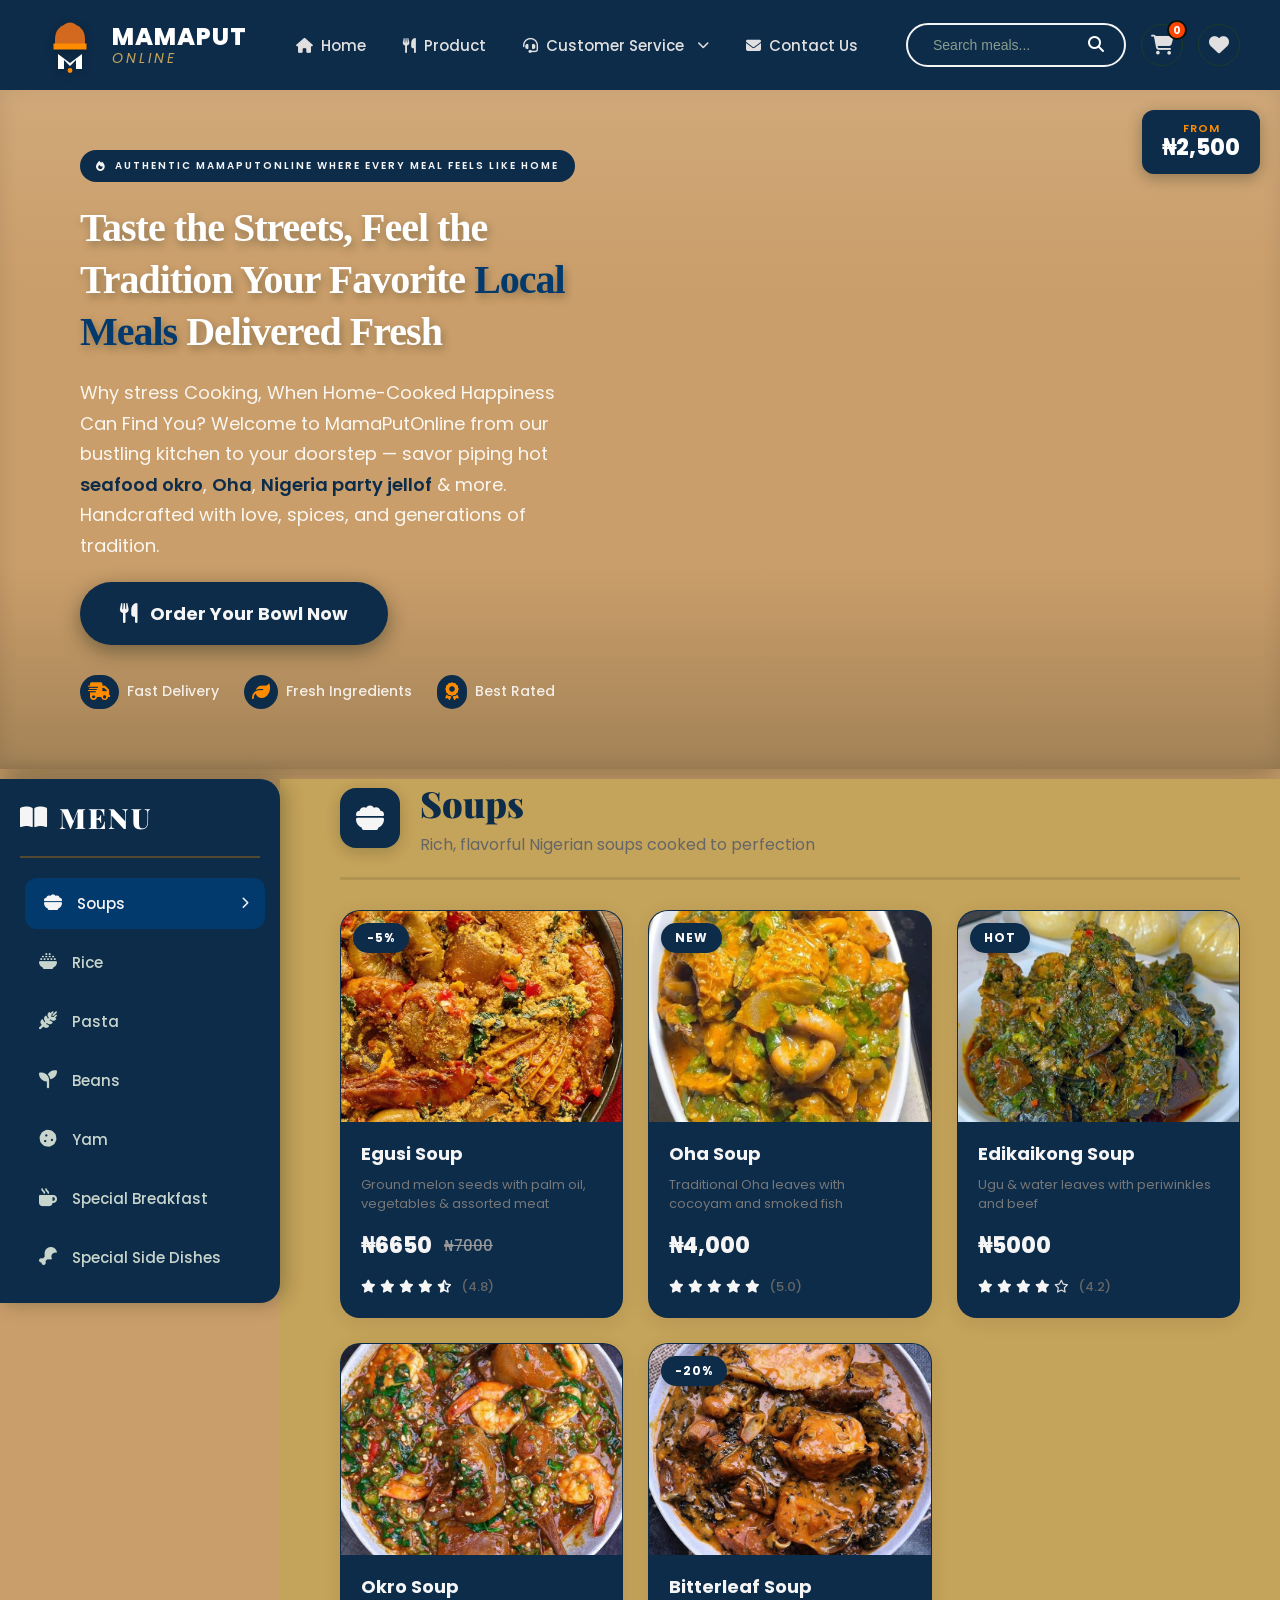
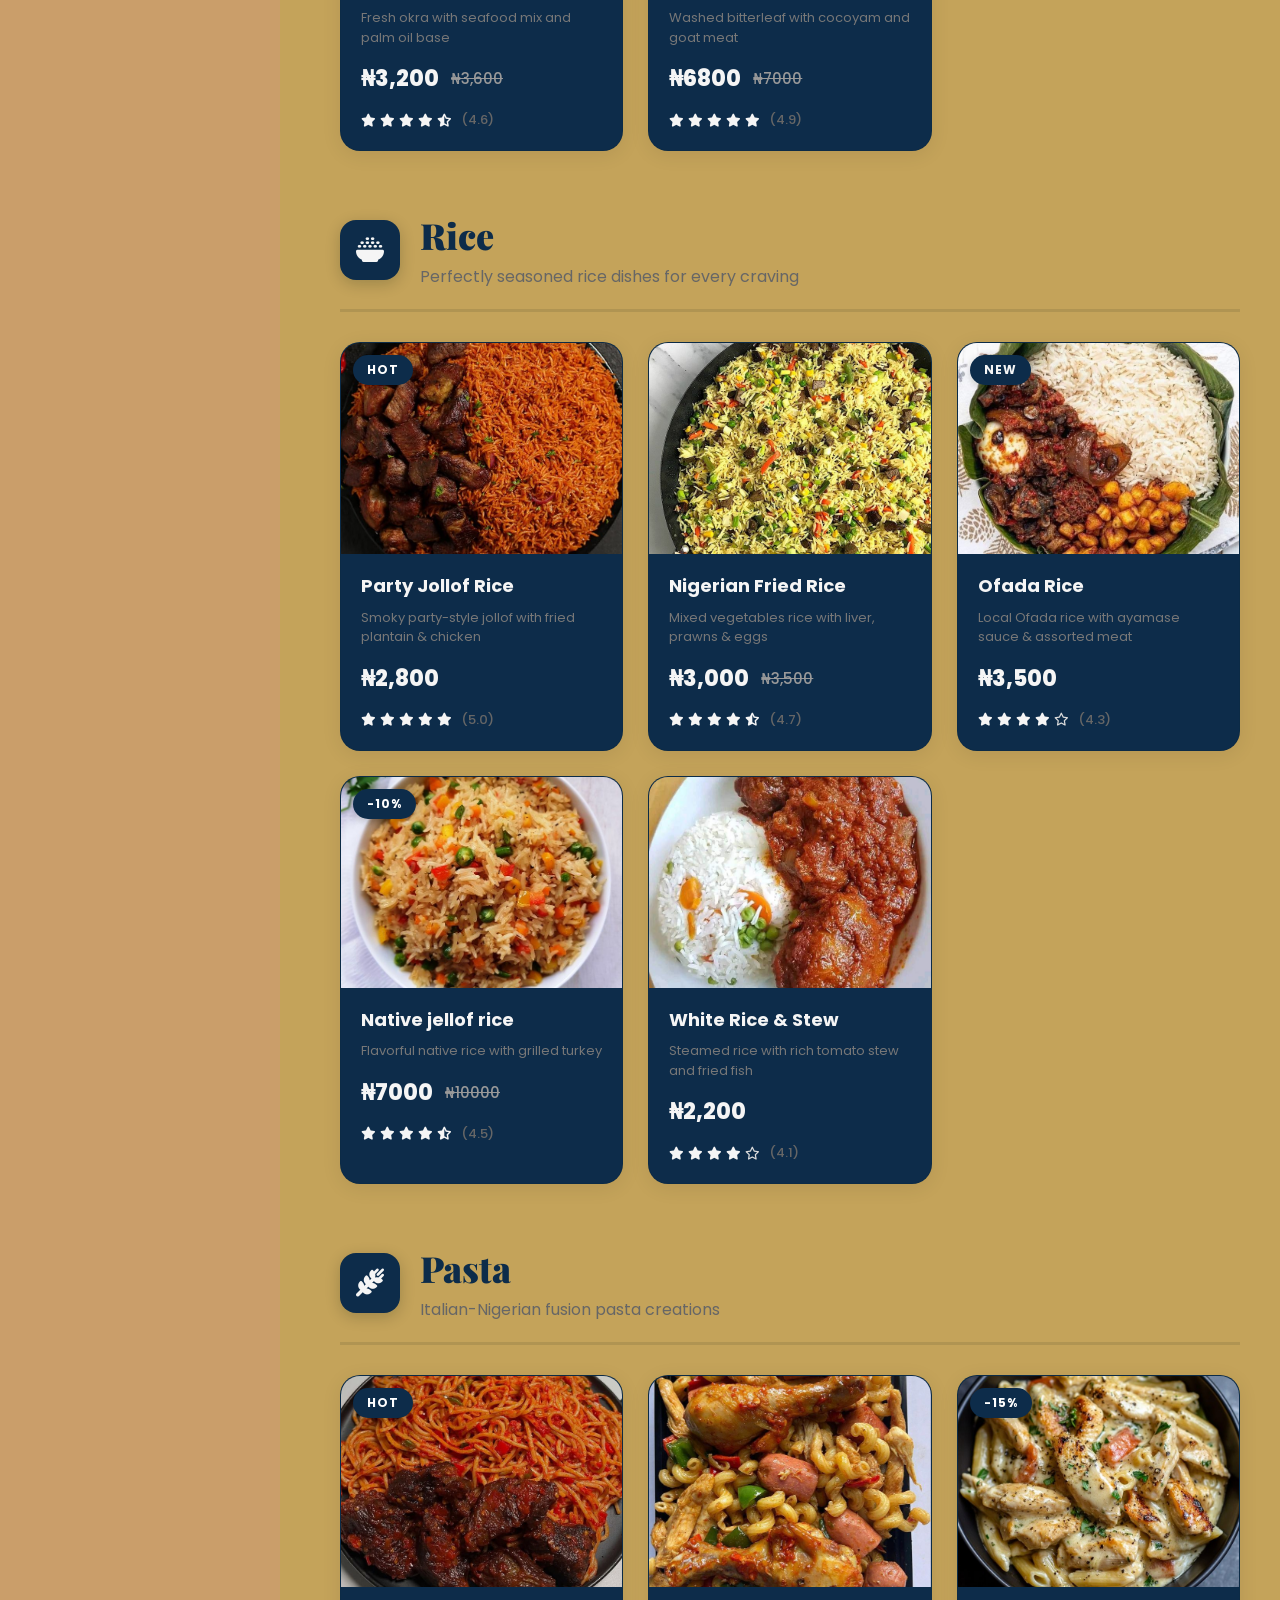
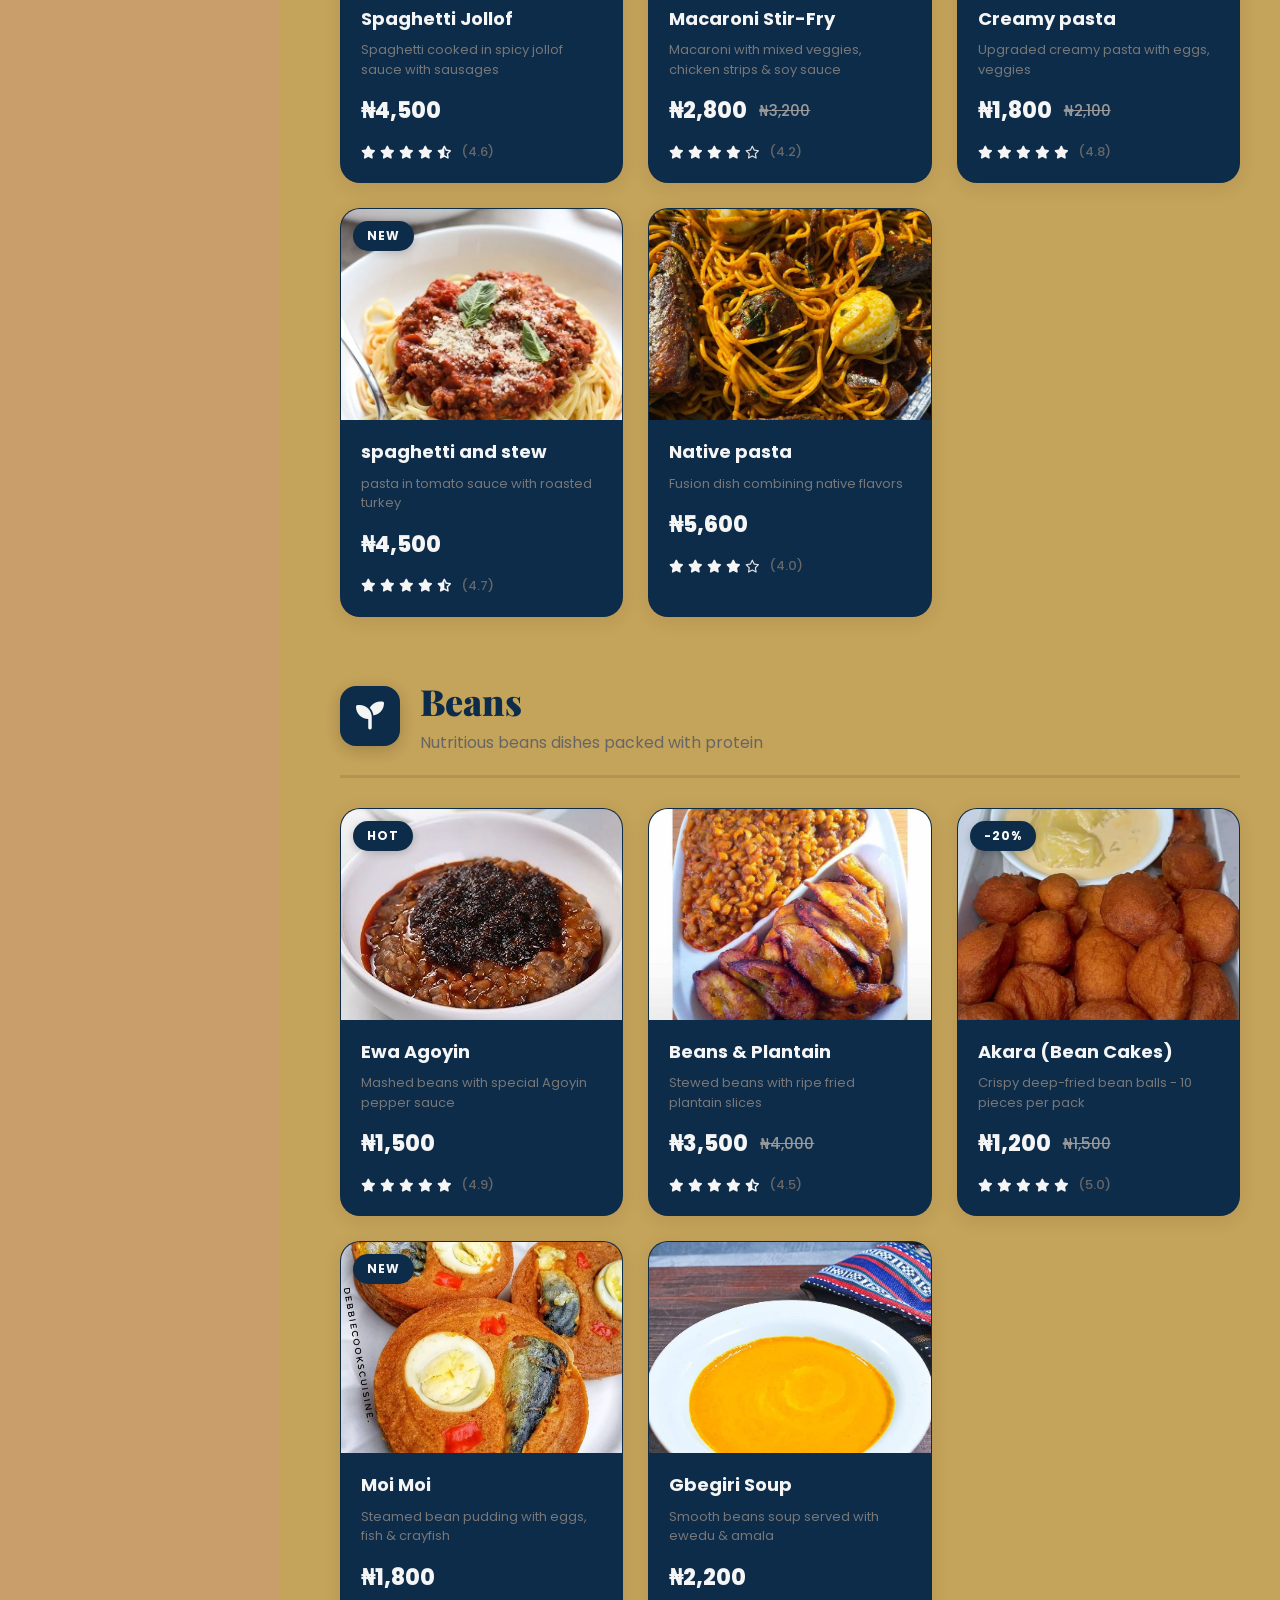
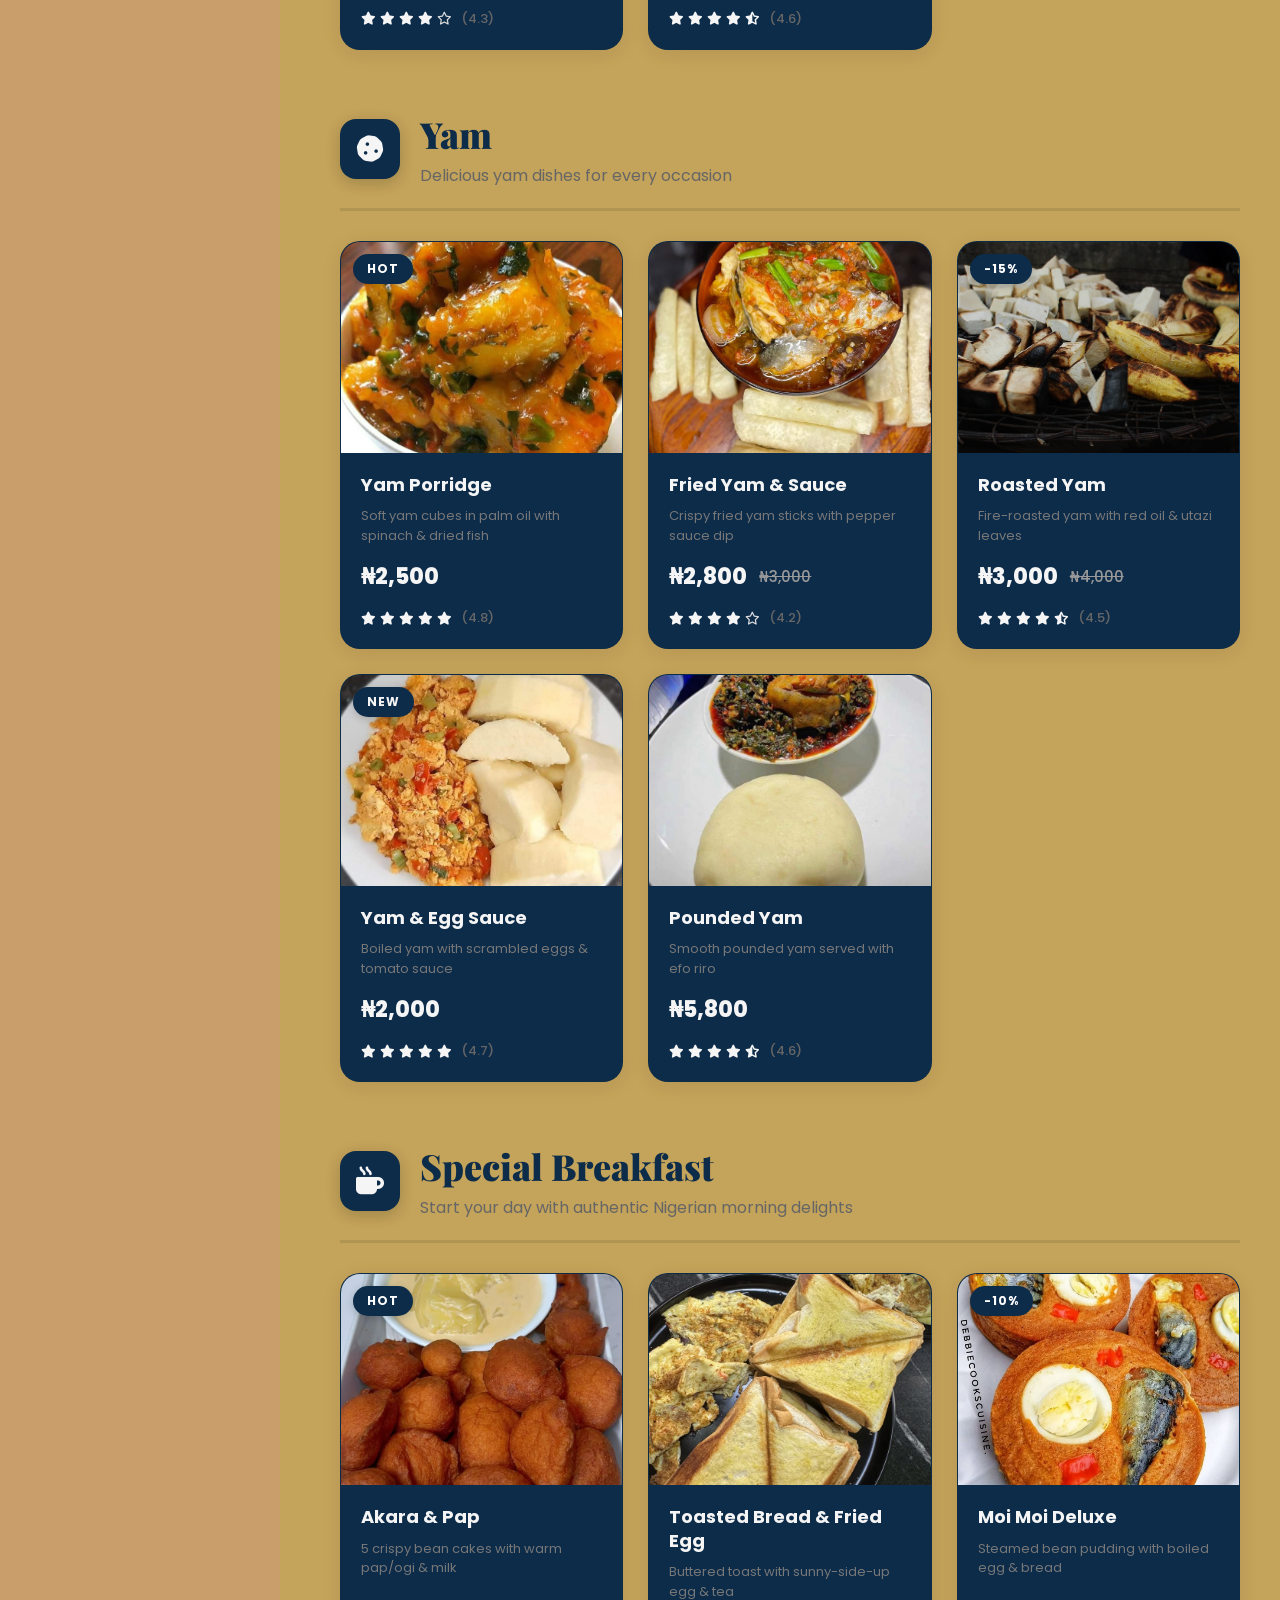
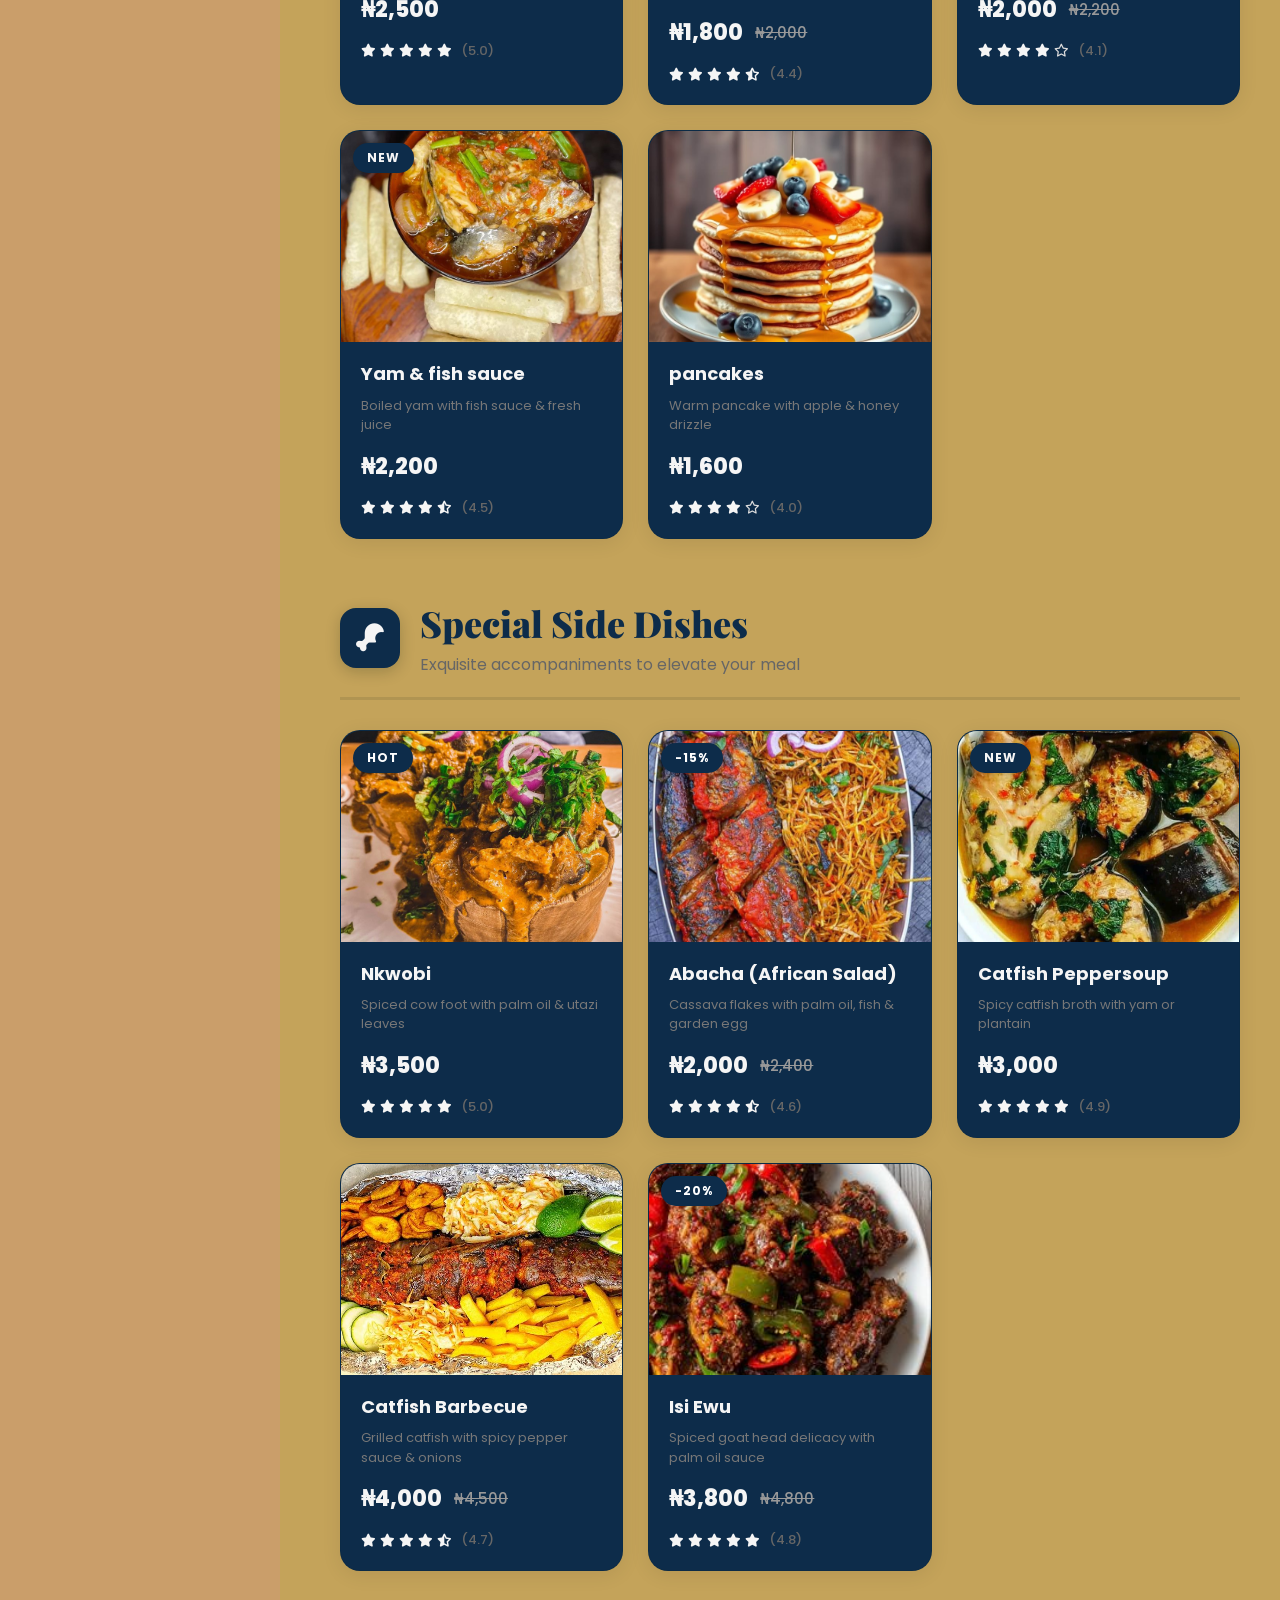
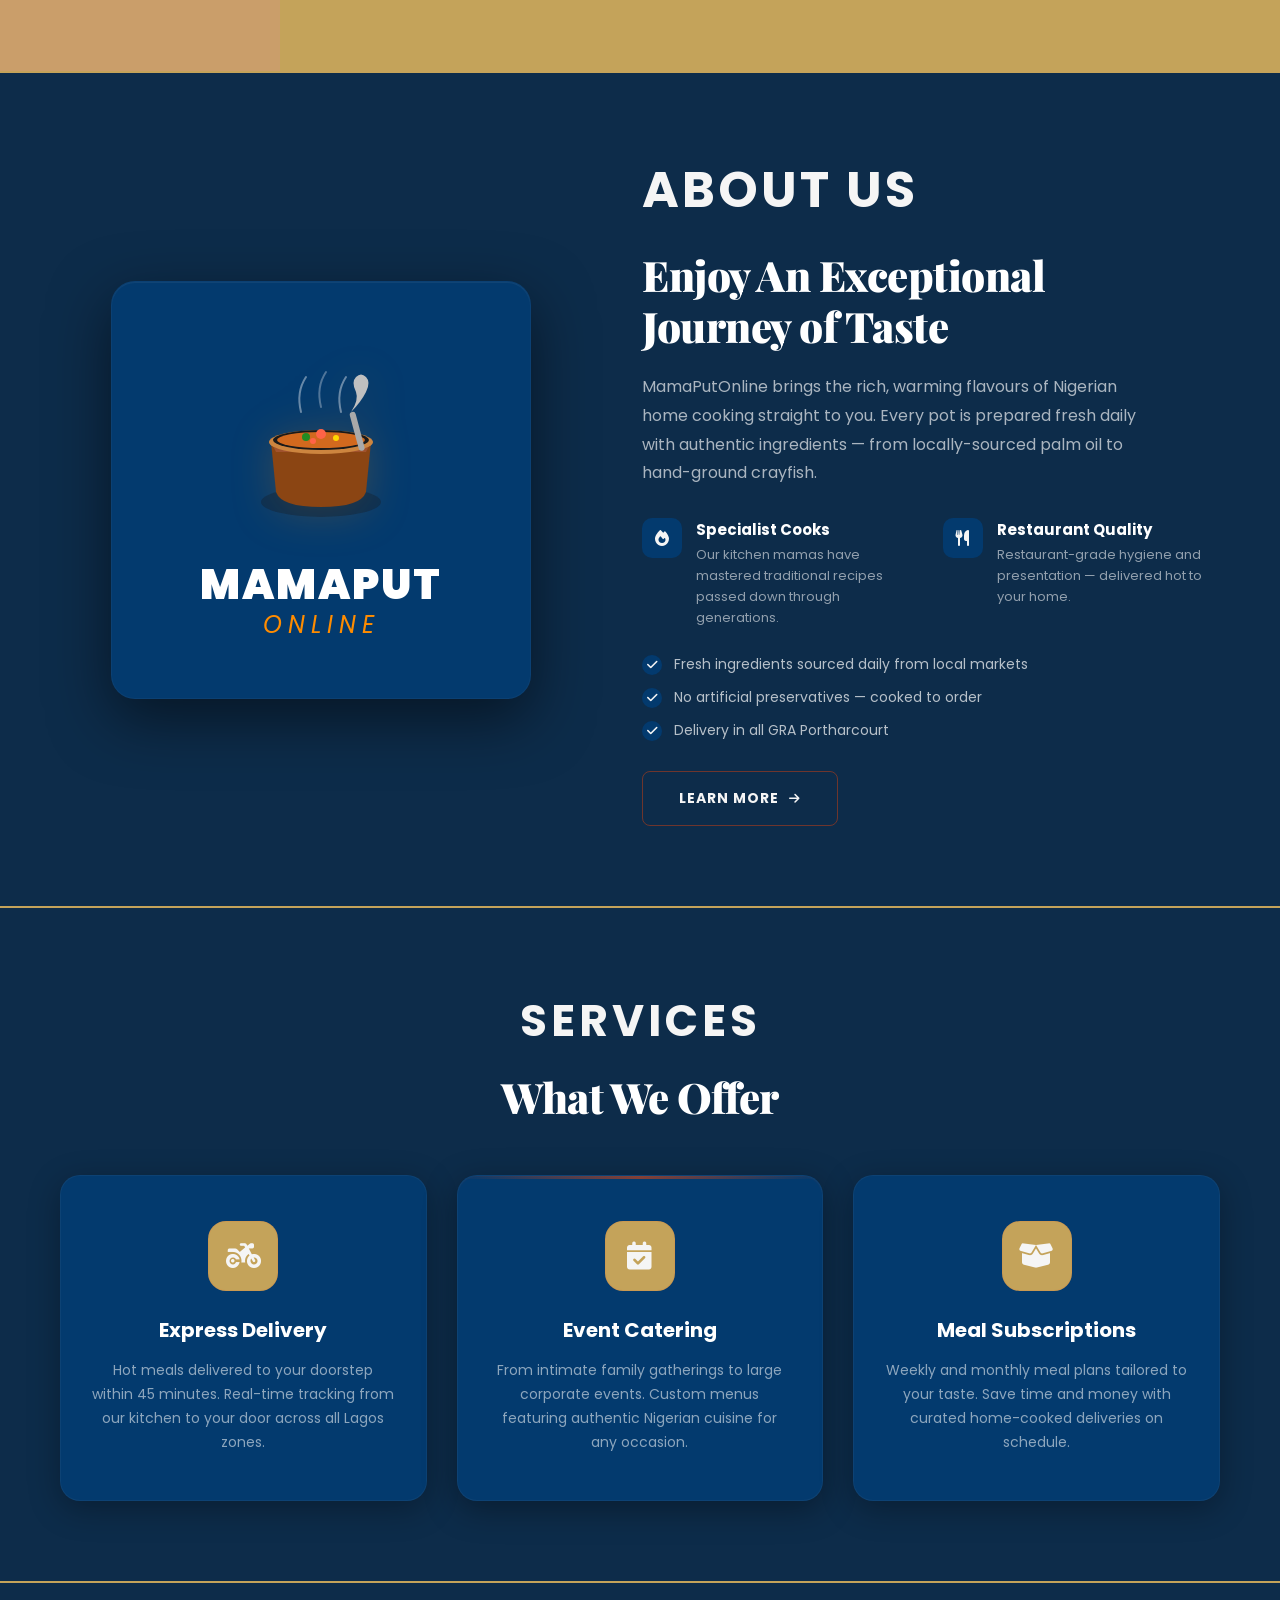
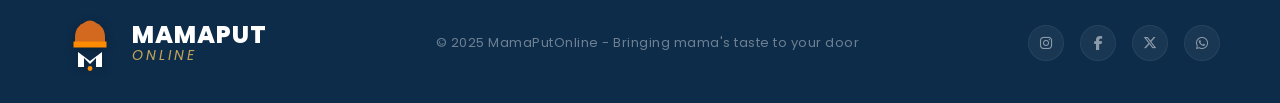
==== index.html @ cb4fce0a "moved index.html to root folder" ====
<!DOCTYPE html>
<html lang="en">
<head>
    <meta charset="UTF-8">
    <meta name="viewport" content="width=device-width, initial-scale=1.0">
    <title>MamaPutOnline - Nigerian Local Cooked Meals</title>
    <!-- Font Awesome CDN for icons -->
    <link rel="stylesheet" href="https://cdnjs.cloudflare.com/ajax/libs/font-awesome/6.5.1/css/all.min.css">
    <!-- Google Fonts for bold typography -->
    <link href="https://fonts.googleapis.com/css2?family=Poppins:wght@400;500;600;700;800;900&family=Playfair+Display:wght@700;900&display=swap" rel="stylesheet">
    <!-- Link to external CSS file -->
    <link rel="stylesheet" href="/css/index.css">
</head>

<body>

<!-- NAVIGATION BAR / MENU SECTION-->

    <nav class="navbar">
        
    <!-- Logo placed on the top left-hand corner -->
    <!-- Custom SVG logo: Chef hat + stylized "M" for MamaPutOnline -->

        <div class="logo">

            <a href="#" class="logo-link">

                <svg class="logo-svg" viewBox="0 0 200 200" xmlns="http://www.w3.org/2000/svg">
                    <!-- Chef Hat -->

                    <path class="chef-hat" d="M50 80 C50 50, 70 30, 100 30 C130 30, 150 50, 150 80 L150 100 L50 100 Z" fill="#D2691E"/>
                    <path class="chef-hat-band" d="M45 95 L155 95 L155 115 L45 115 Z" fill="#FF8C00"/>
                    <ellipse class="chef-hat-top" cx="100" cy="45" rx="25" ry="20" fill="#D2691E"/>
                    
                    <!-- Stylized Letter "M" forming body/spoon -->
                    <path class="letter-m" d="M60 130 L60 180 L80 180 L80 150 L100 170 L120 150 L120 180 L140 180 L140 130 L100 160 Z" fill="#FFFFFF"/>
                    
                    <!-- Spoon dot -->
                    <circle class="spoon-dot" cx="100" cy="185" r="8" fill="#FF8C00"/>
                </svg>

                <div class="logo-text">
                    <span class="logo-main">MamaPut</span>
                    <span class="logo-sub">Online</span>
                </div>
            </a>
        </div>

        <!-- Hamburger Menu Button (Mobile Only) -->
        <button class="hamburger" id="hamburger" aria-label="Toggle menu">
            <span class="bar"></span>
            <span class="bar"></span>
            <span class="bar"></span>
        </button>

        <!-- Navigation Links Container -->
        <ul class="nav-links" id="navLinks">
            <li><a href="#home"><i class="fas fa-home"></i> Home</a></li>
            <li><a href="#product"><i class="fas fa-utensils"></i> Product</a></li>
            <li class="dropdown">
                <a href="#customer-service" class="dropdown-toggle">
                    <i class="fas fa-headset"></i> Customer Service 
                    <i class="fas fa-chevron-down dropdown-arrow"></i>
                </a>
                <ul class="dropdown-menu">
                    <li><a href="#"><i class="fas fa-truck"></i> Home Delivery</a></li>
                    <li><a href="#"><i class="fas fa-clock"></i> Order Tracking</a></li>
                    <li><a href="#"><i class="fas fa-undo"></i>  Event Catering</a></li>
                    <li><a href="#"><i class="fas fa-star"></i> Feedback & Reviews</a></li>
                </ul>
            </li>
            <li><a href="#contact"><i class="fas fa-envelope"></i> Contact Us</a></li>
        </ul>

        <!-- Right-hand side icons and search -->

        <div class="nav-right" id="navRight">
           
            <div class="search-box">
                <input type="text" placeholder="Search meals...">
                <button type="submit"><i class="fas fa-search"></i></button>
            </div>

            <a href="#cart" class="nav-icon" title="Add to Cart">
                <i class="fas fa-shopping-cart"></i>
                <span class="badge">0</span>
            </a>
            
        
            <a href="#favourites" class="nav-icon" title="Add to Favourites">
                <i class="fas fa-heart"></i>
            </a>
        </div>

    </nav>

    <main>

        <!-- HERO SECTION-->
        
        <section class="hero" id="home">
            
            <!-- Left Partition: Bold Text Content -->
            <div class="hero-text">
                <div class="hero-text-content">
                   
                    <span class="hero-tagline">
                        <i class="fas fa-fire"></i> Authentic Mamaputonline Where Every Meal Feels Like Home
                    </span>
                    
                    <!-- Main bold heading - large print catchy words -->
                    <h1 class="hero-heading">
                        Taste the Streets, Feel the Tradition
                        Your Favorite <span class="highlight">Local Meals</span> 
                        Delivered Fresh 
                    </h1>
                    
                    <!-- Subheading description -->
                    <p class="hero-subtext">
                        Why stress Cooking, When Home-Cooked Happiness Can Find You? Welcome to MamaPutOnline from our bustling kitchen to your doorstep — 
                        savor piping hot <strong>seafood okro</strong>, <strong>Oha</strong>, 
                        <strong>Nigeria party jellof</strong> & more. Handcrafted with love, 
                        spices, and generations of tradition.
                    </p>
                    
                    <!-- Call-to-Action Button -->
                    <a href="#product" class="hero-cta">
                        <i class="fas fa-utensils"></i> Order Your Bowl Now
                    </a>
                    
                    <!-- Trust badges -->
                    <div class="hero-badges">
                        <div class="badge-item">
                            <i class="fas fa-shipping-fast"></i>
                            <span>Fast Delivery</span>
                        </div>
                        <div class="badge-item">
                            <i class="fas fa-leaf"></i>
                            <span>Fresh Ingredients</span>
                        </div>
                        <div class="badge-item">
                            <i class="fas fa-award"></i>
                            <span>Best Rated</span>
                        </div>
                    </div>
                </div>
            </div>

            <!-- Right Partition: Nigerian Dish Image -->
            <div class="hero-image">
                
                <div class="image-container">
                    <!-- <img 
                        src="../images/seafood okra soup.jpg" 
                        alt="Steaming Nigerian Egusi Soup with assorted meat and palm oil - MamaPutOnline Signature Dish"
                        class="hero-img"
                    > -->


                    <!-- Decorative steam effect overlay -->
                    <div class="steam-overlay"></div>
                    
                    <!-- Floating price tag -->
                    <div class="price-tag">
                        <span class="price-label">From</span>
                        <span class="price-amount">₦2,500</span>
                    </div>
                </div>
            </div>

        </section>

         
    <!-- MAIN SECTION - MENU & PRODUCTS             -->
    <!-- ========================================== -->
    <!-- Side panel (left) with category links      -->
    <!-- Right side with product cards per category -->
    <!-- ========================================== -->
    <section class="main-section" id="product">
        
        <!-- ========================================== -->
        <!-- SIDE PANEL - Left Hand Side                -->
        <!-- ========================================== -->
        <aside class="side-panel" id="sidePanel">
            <div class="side-panel-header">
                <i class="fas fa-book-open"></i>
                <h2>MENU</h2>
            </div>
            
            <!-- Category navigation links -->
            <nav class="category-nav">
                <ul>
                    <li>
                        <a href="#category-soups" class="category-link active">
                            <i class="fas fa-bowl-food"></i>
                            <span>Soups</span>
                            <i class="fas fa-chevron-right arrow"></i>
                        </a>
                    </li>
                    <li>
                        <a href="#category-rice" class="category-link">
                            <i class="fas fa-bowl-rice"></i>
                            <span>Rice</span>
                            <i class="fas fa-chevron-right arrow"></i>
                        </a>
                    </li>
                    <li>
                        <a href="#category-pasta" class="category-link">
                            <i class="fas fa-wheat-awn"></i>
                            <span>Pasta</span>
                            <i class="fas fa-chevron-right arrow"></i>
                        </a>
                    </li>
                    <li>
                        <a href="#category-beans" class="category-link">
                            <i class="fas fa-seedling"></i>
                            <span>Beans</span>
                            <i class="fas fa-chevron-right arrow"></i>
                        </a>
                    </li>
                    <li>
                        <a href="#category-yam" class="category-link">
                            <i class="fas fa-cookie"></i>
                            <span>Yam</span>
                            <i class="fas fa-chevron-right arrow"></i>
                        </a>
                    </li>
                    <li>
                        <a href="#category-breakfast" class="category-link">
                            <i class="fas fa-mug-hot"></i>
                            <span>Special Breakfast</span>
                            <i class="fas fa-chevron-right arrow"></i>
                        </a>
                    </li>
                    <li>
                        <a href="#category-sides" class="category-link">
                            <i class="fas fa-drumstick-bite"></i>
                            <span>Special Side Dishes</span>
                            <i class="fas fa-chevron-right arrow"></i>
                        </a>
                    </li>
                </ul>
            </nav>
            
            <!-- Mobile toggle button for side panel -->
            <button class="side-panel-toggle" id="sidePanelToggle">
                <i class="fas fa-bars"></i> Browse Categories
            </button>
        </aside>

        <!-- ========================================== -->
        <!-- PRODUCTS AREA - Right Hand Side            -->
        <!-- ========================================== -->
        <div class="products-area">
            
            <!-- ========================================== -->
            <!-- CATEGORY: SOUPS                            -->
            <!-- ========================================== -->
            <div class="category-section" id="category-soups">
                <div class="category-header">
                    <div class="category-icon">
                        <i class="fas fa-bowl-food"></i>
                    </div>
                    <div class="category-title">
                        <h2>Soups</h2>
                        <p>Rich, flavorful Nigerian soups cooked to perfection</p>
                    </div>
                </div>
                
                <div class="product-grid">
                    <!-- Product Card 1 -->
                    <div class="product-card">
                        <div class="product-image">
                            <img src="../images/egusi soup.jpg" alt="Egusi Soup">
                            <div class="product-badge discount">-5%</div>
                            <div class="product-actions">
                                <button class="action-btn heart"><i class="fas fa-heart"></i></button>
                                <button class="action-btn cart"><i class="fas fa-shopping-cart"></i></button>
                            </div>
                        </div>
                        <div class="product-info">
                            <h3>Egusi Soup</h3>
                            <p class="product-desc">Ground melon seeds with palm oil, vegetables & assorted meat</p>
                            <div class="product-price">
                                <span class="current-price">₦6650</span>
                                <span class="original-price">₦7000</span>
                            </div>
                            <div class="product-rating">
                                <i class="fas fa-star"></i>
                                <i class="fas fa-star"></i>
                                <i class="fas fa-star"></i>
                                <i class="fas fa-star"></i>
                                <i class="fas fa-star-half-alt"></i>
                                <span>(4.8)</span>
                            </div>
                        </div>
                    </div>

                    <!-- Product Card 2 -->
                    <div class="product-card">
                        <div class="product-image">
                            <img src="../images/OHA SOUP.jpg" alt="Oha Soup">
                            <div class="product-badge new">NEW</div>
                            <div class="product-actions">
                                <button class="action-btn heart"><i class="fas fa-heart"></i></button>
                                <button class="action-btn cart"><i class="fas fa-shopping-cart"></i></button>
                            </div>
                        </div>
                        <div class="product-info">
                            <h3>Oha Soup</h3>
                            <p class="product-desc">Traditional Oha leaves with cocoyam and smoked fish</p>
                            <div class="product-price">
                                <span class="current-price">₦4,000</span>
                            </div>
                            <div class="product-rating">
                                <i class="fas fa-star"></i>
                                <i class="fas fa-star"></i>
                                <i class="fas fa-star"></i>
                                <i class="fas fa-star"></i>
                                <i class="fas fa-star"></i>
                                <span>(5.0)</span>
                            </div>
                        </div>
                    </div>

                    <!-- Product Card 3 -->
                    <div class="product-card">
                        <div class="product-image">
                            <img src="../images/Authentic Nigerian Edikang Ikong Soup Recipe _ Hearty & Flavorful Nigerian Soup.jpg" alt="Edikaikong Soup">
                            <div class="product-badge hot">HOT</div>
                            <div class="product-actions">
                                <button class="action-btn heart"><i class="fas fa-heart"></i></button>
                                <button class="action-btn cart"><i class="fas fa-shopping-cart"></i></button>
                            </div>
                        </div>
                        <div class="product-info">
                            <h3>Edikaikong Soup</h3>
                            <p class="product-desc">Ugu & water leaves with periwinkles and beef</p>
                            <div class="product-price">
                                <span class="current-price">₦5000</span>
                            </div>
                            <div class="product-rating">
                                <i class="fas fa-star"></i>
                                <i class="fas fa-star"></i>
                                <i class="fas fa-star"></i>
                                <i class="fas fa-star"></i>
                                <i class="far fa-star"></i>
                                <span>(4.2)</span>
                            </div>
                        </div>
                    </div>

                    <!-- Product Card 4 -->
                    <div class="product-card">
                        <div class="product-image">
                            <img src="../images/okro.jpg">
                            <div class="product-actions">
                                <button class="action-btn heart"><i class="fas fa-heart"></i></button>
                                <button class="action-btn cart"><i class="fas fa-shopping-cart"></i></button>
                            </div>
                        </div>
                        <div class="product-info">
                            <h3>Okro Soup</h3>
                            <p class="product-desc">Fresh okra with seafood mix and palm oil base</p>
                            <div class="product-price">
                                <span class="current-price">₦3,200</span>
                                <span class="original-price">₦3,600</span>
                            </div>
                            <div class="product-rating">
                                <i class="fas fa-star"></i>
                                <i class="fas fa-star"></i>
                                <i class="fas fa-star"></i>
                                <i class="fas fa-star"></i>
                                <i class="fas fa-star-half-alt"></i>
                                <span>(4.6)</span>
                            </div>
                        </div>
                    </div>

                    <!-- Product Card 5 -->
                    <div class="product-card">
                        <div class="product-image">
                            <img src="../images/bitterleaf soup.jpg" alt="Bitterleaf Soup">
                            <div class="product-badge discount">-20%</div>
                            <div class="product-actions">
                                <button class="action-btn heart"><i class="fas fa-heart"></i></button>
                                <button class="action-btn cart"><i class="fas fa-shopping-cart"></i></button>
                            </div>
                        </div>
                        <div class="product-info">
                            <h3>Bitterleaf Soup</h3>
                            <p class="product-desc">Washed bitterleaf with cocoyam and goat meat</p>
                            <div class="product-price">
                                <span class="current-price">₦6800</span>
                                <span class="original-price">₦7000</span>
                            </div>
                            <div class="product-rating">
                                <i class="fas fa-star"></i>
                                <i class="fas fa-star"></i>
                                <i class="fas fa-star"></i>
                                <i class="fas fa-star"></i>
                                <i class="fas fa-star"></i>
                                <span>(4.9)</span>
                            </div>
                        </div>
                    </div>
                </div>
            </div>

            <!-- ========================================== -->
            <!-- CATEGORY: RICE                             -->
            <!-- ========================================== -->
            <div class="category-section" id="category-rice">
                <div class="category-header">
                    <div class="category-icon">
                        <i class="fas fa-bowl-rice"></i>
                    </div>
                    <div class="category-title">
                        <h2>Rice</h2>
                        <p>Perfectly seasoned rice dishes for every craving</p>
                    </div>
                </div>
                
                <div class="product-grid">
                    <!-- Product Card 1 -->
                    <div class="product-card">
                        <div class="product-image">
                            <img src="../images/Jollof.jpg" alt="Jollof Rice">
                            <div class="product-badge hot">HOT</div>
                            <div class="product-actions">
                                <button class="action-btn heart"><i class="fas fa-heart"></i></button>
                                <button class="action-btn cart"><i class="fas fa-shopping-cart"></i></button>
                            </div>
                        </div>
                        <div class="product-info">
                            <h3>Party Jollof Rice</h3>
                            <p class="product-desc">Smoky party-style jollof with fried plantain & chicken</p>
                            <div class="product-price">
                                <span class="current-price">₦2,800</span>
                            </div>
                            <div class="product-rating">
                                <i class="fas fa-star"></i>
                                <i class="fas fa-star"></i>
                                <i class="fas fa-star"></i>
                                <i class="fas fa-star"></i>
                                <i class="fas fa-star"></i>
                                <span>(5.0)</span>
                            </div>
                        </div>
                    </div>

                    <!-- Product Card 2 -->
                    <div class="product-card">
                        <div class="product-image">
                            <img src="../images/fried rice.jpg" alt="Fried Rice">
                            <div class="product-actions">
                                <button class="action-btn heart"><i class="fas fa-heart"></i></button>
                                <button class="action-btn cart"><i class="fas fa-shopping-cart"></i></button>
                            </div>
                        </div>
                        <div class="product-info">
                            <h3>Nigerian Fried Rice</h3>
                            <p class="product-desc">Mixed vegetables rice with liver, prawns & eggs</p>
                            <div class="product-price">
                                <span class="current-price">₦3,000</span>
                                <span class="original-price">₦3,500</span>
                            </div>
                            <div class="product-rating">
                                <i class="fas fa-star"></i>
                                <i class="fas fa-star"></i>
                                <i class="fas fa-star"></i>
                                <i class="fas fa-star"></i>
                                <i class="fas fa-star-half-alt"></i>
                                <span>(4.7)</span>
                            </div>
                        </div>
                    </div>

                    <!-- Product Card 3 -->
                    <div class="product-card">
                        <div class="product-image">
                            <img src="../images/ofada rice.jpg" alt="Ofada Rice">
                            <div class="product-badge new">NEW</div>
                            <div class="product-actions">
                                <button class="action-btn heart"><i class="fas fa-heart"></i></button>
                                <button class="action-btn cart"><i class="fas fa-shopping-cart"></i></button>
                            </div>
                        </div>
                        <div class="product-info">
                            <h3>Ofada Rice</h3>
                            <p class="product-desc">Local Ofada rice with ayamase sauce & assorted meat</p>
                            <div class="product-price">
                                <span class="current-price">₦3,500</span>
                            </div>
                            <div class="product-rating">
                                <i class="fas fa-star"></i>
                                <i class="fas fa-star"></i>
                                <i class="fas fa-star"></i>
                                <i class="fas fa-star"></i>
                                <i class="far fa-star"></i>
                                <span>(4.3)</span>
                            </div>
                        </div>
                    </div>

                    <!-- Product Card 4 -->
                    <div class="product-card">
                        <div class="product-image">
                            <img src="../images/coconut rice.jpg" alt="Coconut Rice">
                            <div class="product-badge discount">-10%</div>
                            <div class="product-actions">
                                <button class="action-btn heart"><i class="fas fa-heart"></i></button>
                                <button class="action-btn cart"><i class="fas fa-shopping-cart"></i></button>
                            </div>
                        </div>
                        <div class="product-info">
                            <h3>Native jellof rice</h3>
                            <p class="product-desc">Flavorful native rice with grilled turkey</p>
                            <div class="product-price">
                                <span class="current-price">₦7000</span>
                                <span class="original-price">₦10000</span>
                            </div>
                            <div class="product-rating">
                                <i class="fas fa-star"></i>
                                <i class="fas fa-star"></i>
                                <i class="fas fa-star"></i>
                                <i class="fas fa-star"></i>
                                <i class="fas fa-star-half-alt"></i>
                                <span>(4.5)</span>
                            </div>
                        </div>
                    </div>

                    <!-- Product Card 5 -->
                    <div class="product-card">
                        <div class="product-image">
                            <img src="../images/rice stew.jpg" alt="White Rice & Stew">
                            <div class="product-actions">
                                <button class="action-btn heart"><i class="fas fa-heart"></i></button>
                                <button class="action-btn cart"><i class="fas fa-shopping-cart"></i></button>
                            </div>
                        </div>
                        <div class="product-info">
                            <h3>White Rice & Stew</h3>
                            <p class="product-desc">Steamed rice with rich tomato stew and fried fish</p>
                            <div class="product-price">
                                <span class="current-price">₦2,200</span>
                            </div>
                            <div class="product-rating">
                                <i class="fas fa-star"></i>
                                <i class="fas fa-star"></i>
                                <i class="fas fa-star"></i>
                                <i class="fas fa-star"></i>
                                <i class="far fa-star"></i>
                                <span>(4.1)</span>
                            </div>
                        </div>
                    </div>
                </div>
            </div>

            <!-- ========================================== -->
            <!-- CATEGORY: PASTA                            -->
            <!-- ========================================== -->
            <div class="category-section" id="category-pasta">
                <div class="category-header">
                    <div class="category-icon">
                        <i class="fas fa-wheat-awn"></i>
                    </div>
                    <div class="category-title">
                        <h2>Pasta</h2>
                        <p>Italian-Nigerian fusion pasta creations</p>
                    </div>
                </div>
                
                <div class="product-grid">
                    <!-- Product Card 1 -->
                    <div class="product-card">
                        <div class="product-image">
                            <img src="../images/Delicious Jollof Spaghetti.jpg" alt="Spaghetti Jollof">
                            <div class="product-badge hot">HOT</div>
                            <div class="product-actions">
                                <button class="action-btn heart"><i class="fas fa-heart"></i></button>
                                <button class="action-btn cart"><i class="fas fa-shopping-cart"></i></button>
                            </div>
                        </div>
                        <div class="product-info">
                            <h3>Spaghetti Jollof</h3>
                            <p class="product-desc">Spaghetti cooked in spicy jollof sauce with sausages</p>
                            <div class="product-price">
                                <span class="current-price">₦4,500</span>
                            </div>
                            <div class="product-rating">
                                <i class="fas fa-star"></i>
                                <i class="fas fa-star"></i>
                                <i class="fas fa-star"></i>
                                <i class="fas fa-star"></i>
                                <i class="fas fa-star-half-alt"></i>
                                <span>(4.6)</span>
                            </div>
                        </div>
                    </div>

                    <!-- Product Card 2 -->
                    <div class="product-card">
                        <div class="product-image">
                            <img src="../images/Macaroni.jpg" alt="Macaroni Stir-Fry">
                            <div class="product-actions">
                                <button class="action-btn heart"><i class="fas fa-heart"></i></button>
                                <button class="action-btn cart"><i class="fas fa-shopping-cart"></i></button>
                            </div>
                        </div>
                        <div class="product-info">
                            <h3>Macaroni Stir-Fry</h3>
                            <p class="product-desc">Macaroni with mixed veggies, chicken strips & soy sauce</p>
                            <div class="product-price">
                                <span class="current-price">₦2,800</span>
                                <span class="original-price">₦3,200</span>
                            </div>
                            <div class="product-rating">
                                <i class="fas fa-star"></i>
                                <i class="fas fa-star"></i>
                                <i class="fas fa-star"></i>
                                <i class="fas fa-star"></i>
                                <i class="far fa-star"></i>
                                <span>(4.2)</span>
                            </div>
                        </div>
                    </div>

                    <!-- Product Card 3 -->
                    <div class="product-card">
                        <div class="product-image">
                            <img src="../images/creamy pasta.jpg">
                            <div class="product-badge discount">-15%</div>
                            <div class="product-actions">
                                <button class="action-btn heart"><i class="fas fa-heart"></i></button>
                                <button class="action-btn cart"><i class="fas fa-shopping-cart"></i></button>
                            </div>
                        </div>
                        <div class="product-info">
                            <h3>Creamy pasta</h3>
                            <p class="product-desc">Upgraded creamy pasta with eggs, veggies</p>
                            <div class="product-price">
                                <span class="current-price">₦1,800</span>
                                <span class="original-price">₦2,100</span>
                            </div>
                            <div class="product-rating">
                                <i class="fas fa-star"></i>
                                <i class="fas fa-star"></i>
                                <i class="fas fa-star"></i>
                                <i class="fas fa-star"></i>
                                <i class="fas fa-star"></i>
                                <span>(4.8)</span>
                            </div>
                        </div>
                    </div>

                    <!-- Product Card 4 -->
                    <div class="product-card">
                        <div class="product-image">
                            <img src="../images/spaghetti and stew.jpg" alt="Pasta & Turkey">
                            <div class="product-badge new">NEW</div>
                            <div class="product-actions">
                                <button class="action-btn heart"><i class="fas fa-heart"></i></button>
                                <button class="action-btn cart"><i class="fas fa-shopping-cart"></i></button>
                            </div>
                        </div>
                        <div class="product-info">
                            <h3>spaghetti and stew</h3>
                            <p class="product-desc"> pasta in tomato sauce with roasted turkey</p>
                            <div class="product-price">
                                <span class="current-price">₦4,500</span>
                            </div>
                            <div class="product-rating">
                                <i class="fas fa-star"></i>
                                <i class="fas fa-star"></i>
                                <i class="fas fa-star"></i>
                                <i class="fas fa-star"></i>
                                <i class="fas fa-star-half-alt"></i>
                                <span>(4.7)</span>
                            </div>
                        </div>
                    </div>

                    <!-- Product Card 5 -->
                    <div class="product-card">
                        <div class="product-image">
                            <img src="../images/native pasta.jpg" alt="Yam Porridge Pasta">
                            <div class="product-actions">
                                <button class="action-btn heart"><i class="fas fa-heart"></i></button>
                                <button class="action-btn cart"><i class="fas fa-shopping-cart"></i></button>
                            </div>
                        </div>
                        <div class="product-info">
                            <h3>Native pasta</h3>
                            <p class="product-desc">Fusion dish combining native flavors</p>
                            <div class="product-price">
                                <span class="current-price">₦5,600</span>
                            </div>
                            <div class="product-rating">
                                <i class="fas fa-star"></i>
                                <i class="fas fa-star"></i>
                                <i class="fas fa-star"></i>
                                <i class="fas fa-star"></i>
                                <i class="far fa-star"></i>
                                <span>(4.0)</span>
                            </div>
                        </div>
                    </div>
                </div>
            </div>

            <!-- ========================================== -->
            <!-- CATEGORY: BEANS                            -->
            <!-- ========================================== -->
            <div class="category-section" id="category-beans">
                <div class="category-header">
                    <div class="category-icon">
                        <i class="fas fa-seedling"></i>
                    </div>
                    <div class="category-title">
                        <h2>Beans</h2>
                        <p>Nutritious beans dishes packed with protein</p>
                    </div>
                </div>
                
                <div class="product-grid">
                    <!-- Product Card 1 -->
                    <div class="product-card">
                        <div class="product-image">
                            <img src="../images/ewagoin.jpg" alt="Ewa Agoyin">
                            <div class="product-badge hot">HOT</div>
                            <div class="product-actions">
                                <button class="action-btn heart"><i class="fas fa-heart"></i></button>
                                <button class="action-btn cart"><i class="fas fa-shopping-cart"></i></button>
                            </div>
                        </div>
                        <div class="product-info">
                            <h3>Ewa Agoyin</h3>
                            <p class="product-desc">Mashed beans with special Agoyin pepper sauce</p>
                            <div class="product-price">
                                <span class="current-price">₦1,500</span>
                            </div>
                            <div class="product-rating">
                                <i class="fas fa-star"></i>
                                <i class="fas fa-star"></i>
                                <i class="fas fa-star"></i>
                                <i class="fas fa-star"></i>
                                <i class="fas fa-star"></i>
                                <span>(4.9)</span>
                            </div>
                        </div>
                    </div>

                    <!-- Product Card 2 -->
                    <div class="product-card">
                        <div class="product-image">
                            <img src="../images/beans and plaintain.jpg" alt="Beans & Plantain">
                            <div class="product-actions">
                                <button class="action-btn heart"><i class="fas fa-heart"></i></button>
                                <button class="action-btn cart"><i class="fas fa-shopping-cart"></i></button>
                            </div>
                        </div>
                        <div class="product-info">
                            <h3>Beans & Plantain</h3>
                            <p class="product-desc">Stewed beans with ripe fried plantain slices</p>
                            <div class="product-price">
                                <span class="current-price">₦3,500</span>
                                <span class="original-price">₦4,000</span>
                            </div>
                            <div class="product-rating">
                                <i class="fas fa-star"></i>
                                <i class="fas fa-star"></i>
                                <i class="fas fa-star"></i>
                                <i class="fas fa-star"></i>
                                <i class="fas fa-star-half-alt"></i>
                                <span>(4.5)</span>
                            </div>
                        </div>
                    </div>

                    <!-- Product Card 3 -->
                    <div class="product-card">
                        <div class="product-image">
                            <img src="../images/akara.jpg" alt="Akara">
                            <div class="product-badge discount">-20%</div>
                            <div class="product-actions">
                                <button class="action-btn heart"><i class="fas fa-heart"></i></button>
                                <button class="action-btn cart"><i class="fas fa-shopping-cart"></i></button>
                            </div>
                        </div>
                        <div class="product-info">
                            <h3>Akara (Bean Cakes)</h3>
                            <p class="product-desc">Crispy deep-fried bean balls - 10 pieces per pack</p>
                            <div class="product-price">
                                <span class="current-price">₦1,200</span>
                                <span class="original-price">₦1,500</span>
                            </div>
                            <div class="product-rating">
                                <i class="fas fa-star"></i>
                                <i class="fas fa-star"></i>
                                <i class="fas fa-star"></i>
                                <i class="fas fa-star"></i>
                                <i class="fas fa-star"></i>
                                <span>(5.0)</span>
                            </div>
                        </div>
                    </div>

                    <!-- Product Card 4 -->
                    <div class="product-card">
                        <div class="product-image">
                            <img src="../images/moi-moi .jpeg" alt="Moi Moi">
                            <div class="product-badge new">NEW</div>
                            <div class="product-actions">
                                <button class="action-btn heart"><i class="fas fa-heart"></i></button>
                                <button class="action-btn cart"><i class="fas fa-shopping-cart"></i></button>
                            </div>
                        </div>
                        <div class="product-info">
                            <h3>Moi Moi</h3>
                            <p class="product-desc">Steamed bean pudding with eggs, fish & crayfish</p>
                            <div class="product-price">
                                <span class="current-price">₦1,800</span>
                            </div>
                            <div class="product-rating">
                                <i class="fas fa-star"></i>
                                <i class="fas fa-star"></i>
                                <i class="fas fa-star"></i>
                                <i class="fas fa-star"></i>
                                <i class="far fa-star"></i>
                                <span>(4.3)</span>
                            </div>
                        </div>
                    </div>

                    <!-- Product Card 5 -->
                    <div class="product-card">
                        <div class="product-image">
                            <img src="../images/gbegiri.jpg" alt="Gbegiri Soup">
                            <div class="product-actions">
                                <button class="action-btn heart"><i class="fas fa-heart"></i></button>
                                <button class="action-btn cart"><i class="fas fa-shopping-cart"></i></button>
                            </div>
                        </div>
                        <div class="product-info">
                            <h3>Gbegiri Soup</h3>
                            <p class="product-desc">Smooth beans soup served with ewedu & amala</p>
                            <div class="product-price">
                                <span class="current-price">₦2,200</span>
                            </div>
                            <div class="product-rating">
                                <i class="fas fa-star"></i>
                                <i class="fas fa-star"></i>
                                <i class="fas fa-star"></i>
                                <i class="fas fa-star"></i>
                                <i class="fas fa-star-half-alt"></i>
                                <span>(4.6)</span>
                            </div>
                        </div>
                    </div>
                </div>
            </div>

            <!-- ========================================== -->
            <!-- CATEGORY: YAM                              -->
            <!-- ========================================== -->
            <div class="category-section" id="category-yam">
                <div class="category-header">
                    <div class="category-icon">
                        <i class="fas fa-cookie"></i>
                    </div>
                    <div class="category-title">
                        <h2>Yam</h2>
                        <p>Delicious yam dishes for every occasion</p>
                    </div>
                </div>
                
                <div class="product-grid">
                    <!-- Product Card 1 -->
                    <div class="product-card">
                        <div class="product-image">
                            <img src="../images/Delicious Yam Porridge.jpg" alt="Yam Porridge">
                            <div class="product-badge hot">HOT</div>
                            <div class="product-actions">
                                <button class="action-btn heart"><i class="fas fa-heart"></i></button>
                                <button class="action-btn cart"><i class="fas fa-shopping-cart"></i></button>
                            </div>
                        </div>
                        <div class="product-info">
                            <h3>Yam Porridge</h3>
                            <p class="product-desc">Soft yam cubes in palm oil with spinach & dried fish</p>
                            <div class="product-price">
                                <span class="current-price">₦2,500</span>
                            </div>
                            <div class="product-rating">
                                <i class="fas fa-star"></i>
                                <i class="fas fa-star"></i>
                                <i class="fas fa-star"></i>
                                <i class="fas fa-star"></i>
                                <i class="fas fa-star"></i>
                                <span>(4.8)</span>
                            </div>
                        </div>
                    </div>

                    <!-- Product Card 2 -->
                    <div class="product-card">
                        <div class="product-image">
                            <img src="../images/fried yam and fish sauce.jpg" alt="Fried Yam & Sauce">
                            <div class="product-actions">
                                <button class="action-btn heart"><i class="fas fa-heart"></i></button>
                                <button class="action-btn cart"><i class="fas fa-shopping-cart"></i></button>
                            </div>
                        </div>
                        <div class="product-info">
                            <h3>Fried Yam & Sauce</h3>
                            <p class="product-desc">Crispy fried yam sticks with pepper sauce dip</p>
                            <div class="product-price">
                                <span class="current-price">₦2,800</span>
                                <span class="original-price">₦3,000</span>
                            </div>
                            <div class="product-rating">
                                <i class="fas fa-star"></i>
                                <i class="fas fa-star"></i>
                                <i class="fas fa-star"></i>
                                <i class="fas fa-star"></i>
                                <i class="far fa-star"></i>
                                <span>(4.2)</span>
                            </div>
                        </div>
                    </div>

                    <!-- Product Card 3 -->
                    <div class="product-card">
                        <div class="product-image">
                            <img src="../images/roasted yam.jpg" alt="Roasted Yam">
                            <div class="product-badge discount">-15%</div>
                            <div class="product-actions">
                                <button class="action-btn heart"><i class="fas fa-heart"></i></button>
                                <button class="action-btn cart"><i class="fas fa-shopping-cart"></i></button>
                            </div>
                        </div>
                        <div class="product-info">
                            <h3>Roasted Yam</h3>
                            <p class="product-desc">Fire-roasted yam with red oil & utazi leaves</p>
                            <div class="product-price">
                                <span class="current-price">₦3,000</span>
                                <span class="original-price">₦4,000</span>
                            </div>
                            <div class="product-rating">
                                <i class="fas fa-star"></i>
                                <i class="fas fa-star"></i>
                                <i class="fas fa-star"></i>
                                <i class="fas fa-star"></i>
                                <i class="fas fa-star-half-alt"></i>
                                <span>(4.5)</span>
                            </div>
                        </div>
                    </div>

                    <!-- Product Card 4 -->
                    <div class="product-card">
                        <div class="product-image">
                            <img src="../images/boiled yam and egg sauce.jpeg" alt="Yam & Egg">
                            <div class="product-badge new">NEW</div>
                            <div class="product-actions">
                                <button class="action-btn heart"><i class="fas fa-heart"></i></button>
                                <button class="action-btn cart"><i class="fas fa-shopping-cart"></i></button>
                            </div>
                        </div>
                        <div class="product-info">
                            <h3>Yam & Egg Sauce</h3>
                            <p class="product-desc">Boiled yam with scrambled eggs & tomato sauce</p>
                            <div class="product-price">
                                <span class="current-price">₦2,000</span>
                            </div>
                            <div class="product-rating">
                                <i class="fas fa-star"></i>
                                <i class="fas fa-star"></i>
                                <i class="fas fa-star"></i>
                                <i class="fas fa-star"></i>
                                <i class="fas fa-star"></i>
                                <span>(4.7)</span>
                            </div>
                        </div>
                    </div>

                    <!-- Product Card 5 -->
                    <div class="product-card">
                        <div class="product-image">
                            <img src="../images/poundo and vegetable soup.jpg" alt="Pounded Yam">
                            <div class="product-actions">
                                <button class="action-btn heart"><i class="fas fa-heart"></i></button>
                                <button class="action-btn cart"><i class="fas fa-shopping-cart"></i></button>
                            </div>
                        </div>
                        <div class="product-info">
                            <h3>Pounded Yam</h3>
                            <p class="product-desc">Smooth pounded yam served with  efo riro</p>
                            <div class="product-price">
                                <span class="current-price">₦5,800</span>
                            </div>
                            <div class="product-rating">
                                <i class="fas fa-star"></i>
                                <i class="fas fa-star"></i>
                                <i class="fas fa-star"></i>
                                <i class="fas fa-star"></i>
                                <i class="fas fa-star-half-alt"></i>
                                <span>(4.6)</span>
                            </div>
                        </div>
                    </div>
                </div>
            </div>

            <!-- ========================================== -->
            <!-- CATEGORY: SPECIAL BREAKFAST                -->
            <!-- ========================================== -->
            <div class="category-section" id="category-breakfast">
                <div class="category-header">
                    <div class="category-icon">
                        <i class="fas fa-mug-hot"></i>
                    </div>
                    <div class="category-title">
                        <h2>Special Breakfast</h2>
                        <p>Start your day with authentic Nigerian morning delights</p>
                    </div>
                </div>
                
                <div class="product-grid">
                    <!-- Product Card 1 -->
                    <div class="product-card">
                        <div class="product-image">
                            <img src="../images/akara.jpg" alt="Akara and Pap">
                            <div class="product-badge hot">HOT</div>
                            <div class="product-actions">
                                <button class="action-btn heart"><i class="fas fa-heart"></i></button>
                                <button class="action-btn cart"><i class="fas fa-shopping-cart"></i></button>
                            </div>
                        </div>
                        <div class="product-info">
                            <h3>Akara & Pap</h3>
                            <p class="product-desc">5 crispy bean cakes with warm pap/ogi & milk</p>
                            <div class="product-price">
                                <span class="current-price">₦2,500</span>
                            </div>
                            <div class="product-rating">
                                <i class="fas fa-star"></i>
                                <i class="fas fa-star"></i>
                                <i class="fas fa-star"></i>
                                <i class="fas fa-star"></i>
                                <i class="fas fa-star"></i>
                                <span>(5.0)</span>
                            </div>
                        </div>
                    </div>

                    <!-- Product Card 2 -->
                    <div class="product-card">
                        <div class="product-image">
                            <img src="../images/Toast bread.jpg" alt="Toasted Bread & Egg">
                            <div class="product-actions">
                                <button class="action-btn heart"><i class="fas fa-heart"></i></button>
                                <button class="action-btn cart"><i class="fas fa-shopping-cart"></i></button>
                            </div>
                        </div>
                        <div class="product-info">
                            <h3>Toasted Bread & Fried Egg</h3>
                            <p class="product-desc">Buttered toast with sunny-side-up egg & tea</p>
                            <div class="product-price">
                                <span class="current-price">₦1,800</span>
                                <span class="original-price">₦2,000</span>
                            </div>
                            <div class="product-rating">
                                <i class="fas fa-star"></i>
                                <i class="fas fa-star"></i>
                                <i class="fas fa-star"></i>
                                <i class="fas fa-star"></i>
                                <i class="fas fa-star-half-alt"></i>
                                <span>(4.4)</span>
                            </div>
                        </div>
                    </div>

                    <!-- Product Card 3 -->
                    <div class="product-card">
                        <div class="product-image">
                            <img src="../images/moi-moi .jpeg" alt="Moi Moi Breakfast">
                            <div class="product-badge discount">-10%</div>
                            <div class="product-actions">
                                <button class="action-btn heart"><i class="fas fa-heart"></i></button>
                                <button class="action-btn cart"><i class="fas fa-shopping-cart"></i></button>
                            </div>
                        </div>
                        <div class="product-info">
                            <h3>Moi Moi Deluxe</h3>
                            <p class="product-desc">Steamed bean pudding with boiled egg & bread</p>
                            <div class="product-price">
                                <span class="current-price">₦2,000</span>
                                <span class="original-price">₦2,200</span>
                            </div>
                            <div class="product-rating">
                                <i class="fas fa-star"></i>
                                <i class="fas fa-star"></i>
                                <i class="fas fa-star"></i>
                                <i class="fas fa-star"></i>
                                <i class="far fa-star"></i>
                                <span>(4.1)</span>
                            </div>
                        </div>
                    </div>

                    <!-- Product Card 4 -->
                    <div class="product-card">
                        <div class="product-image">
                            <img src="../images/fried yam and fish sauce.jpg" alt="Yam & Egg Breakfast">
                            <div class="product-badge new">NEW</div>
                            <div class="product-actions">
                                <button class="action-btn heart"><i class="fas fa-heart"></i></button>
                                <button class="action-btn cart"><i class="fas fa-shopping-cart"></i></button>
                            </div>
                        </div>
                        <div class="product-info">
                             <h3>Yam & fish sauce </h3> 
                            <p class="product-desc">Boiled yam with fish sauce & fresh juice</p>
                            <div class="product-price">
                                <span class="current-price">₦2,200</span>
                            </div>
                            <div class="product-rating">
                                <i class="fas fa-star"></i>
                                <i class="fas fa-star"></i>
                                <i class="fas fa-star"></i>
                                <i class="fas fa-star"></i>
                                <i class="fas fa-star-half-alt"></i>
                                <span>(4.5)</span>
                            </div>
                        </div>
                    </div>

                    <!-- Product Card 5 -->
                    <div class="product-card">
                        <div class="product-image">
                            <img src="../images/pancakes aux fruits.jpg" alt="Oats & Fruits">
                            <div class="product-actions">
                                <button class="action-btn heart"><i class="fas fa-heart"></i></button>
                                <button class="action-btn cart"><i class="fas fa-shopping-cart"></i></button>
                            </div>
                        </div>
                        <div class="product-info">
                            <h3>pancakes</h3>
                            <p class="product-desc">Warm pancake with apple & honey drizzle</p>
                            <div class="product-price">
                                <span class="current-price">₦1,600</span>
                            </div>
                            <div class="product-rating">
                                <i class="fas fa-star"></i>
                                <i class="fas fa-star"></i>
                                <i class="fas fa-star"></i>
                                <i class="fas fa-star"></i>
                                <i class="far fa-star"></i>
                                <span>(4.0)</span>
                            </div>
                        </div>
                    </div>
                </div>
            </div>

            <!-- ========================================== -->
            <!-- CATEGORY: SPECIAL SIDE DISHES              -->
            <!-- ========================================== -->
            <div class="category-section" id="category-sides">
                <div class="category-header">
                    <div class="category-icon">
                        <i class="fas fa-drumstick-bite"></i>
                    </div>
                    <div class="category-title">
                        <h2>Special Side Dishes</h2>
                        <p>Exquisite accompaniments to elevate your meal</p>
                    </div>
                </div>
                
                <div class="product-grid">
                    <!-- Product Card 1 -->
                    <div class="product-card">
                        <div class="product-image">
                            <img src="../images/nkwobi.jpg" alt="Nkwobi">
                            <div class="product-badge hot">HOT</div>
                            <div class="product-actions">
                                <button class="action-btn heart"><i class="fas fa-heart"></i></button>
                                <button class="action-btn cart"><i class="fas fa-shopping-cart"></i></button>
                            </div>
                        </div>
                        <div class="product-info">
                            <h3>Nkwobi</h3>
                            <p class="product-desc">Spiced cow foot with palm oil & utazi leaves</p>
                            <div class="product-price">
                                <span class="current-price">₦3,500</span>
                            </div>
                            <div class="product-rating">
                                <i class="fas fa-star"></i>
                                <i class="fas fa-star"></i>
                                <i class="fas fa-star"></i>
                                <i class="fas fa-star"></i>
                                <i class="fas fa-star"></i>
                                <span>(5.0)</span>
                            </div>
                        </div>
                    </div>

                    <!-- Product Card 2 -->
                    <div class="product-card">
                        <div class="product-image">
                            <img src="../images/Abacha.jpg" alt="Abacha">
                            <div class="product-badge discount">-15%</div>
                            <div class="product-actions">
                                <button class="action-btn heart"><i class="fas fa-heart"></i></button>
                                <button class="action-btn cart"><i class="fas fa-shopping-cart"></i></button>
                            </div>
                        </div>
                        <div class="product-info">
                            <h3>Abacha (African Salad)</h3>
                            <p class="product-desc">Cassava flakes with palm oil, fish & garden egg</p>
                            <div class="product-price">
                                <span class="current-price">₦2,000</span>
                                <span class="original-price">₦2,400</span>
                            </div>
                            <div class="product-rating">
                                <i class="fas fa-star"></i>
                                <i class="fas fa-star"></i>
                                <i class="fas fa-star"></i>
                                <i class="fas fa-star"></i>
                                <i class="fas fa-star-half-alt"></i>
                                <span>(4.6)</span>
                            </div>
                        </div>
                    </div>

                    <!-- Product Card 3 -->
                    <div class="product-card">
                        <div class="product-image">
                            <img src="../images/cat fish barbque.jpg" alt="Catfish Peppersoup">
                            <div class="product-badge new">NEW</div>
                            <div class="product-actions">
                                <button class="action-btn heart"><i class="fas fa-heart"></i></button>
                                <button class="action-btn cart"><i class="fas fa-shopping-cart"></i></button>
                            </div>
                        </div>
                        <div class="product-info">
                            <h3>Catfish Peppersoup</h3>
                            <p class="product-desc">Spicy catfish broth with yam or plantain</p>
                            <div class="product-price">
                                <span class="current-price">₦3,000</span>
                            </div>
                            <div class="product-rating">
                                <i class="fas fa-star"></i>
                                <i class="fas fa-star"></i>
                                <i class="fas fa-star"></i>
                                <i class="fas fa-star"></i>
                                <i class="fas fa-star"></i>
                                <span>(4.9)</span>
                            </div>
                        </div>
                    </div>

                    <!-- Product Card 4 -->
                    <div class="product-card">
                        <div class="product-image">
                            <img src="../images/catfish barbaque.jpg" alt="Catfish Barbecue">
                            <div class="product-actions">
                                <button class="action-btn heart"><i class="fas fa-heart"></i></button>
                                <button class="action-btn cart"><i class="fas fa-shopping-cart"></i></button>
                            </div>
                        </div>
                        <div class="product-info">
                            <h3>Catfish Barbecue</h3>
                            <p class="product-desc">Grilled catfish with spicy pepper sauce & onions</p>
                            <div class="product-price">
                                <span class="current-price">₦4,000</span>
                                <span class="original-price">₦4,500</span>
                            </div>
                            <div class="product-rating">
                                <i class="fas fa-star"></i>
                                <i class="fas fa-star"></i>
                                <i class="fas fa-star"></i>
                                <i class="fas fa-star"></i>
                                <i class="fas fa-star-half-alt"></i>
                                <span>(4.7)</span>
                            </div>
                        </div>
                    </div>

                    <!-- Product Card 5 -->
                    <div class="product-card">
                        <div class="product-image">
                            <img src="../images/peppered goat meat.jpg" alt="Isi Ewu">
                            <div class="product-badge discount">-20%</div>
                            <div class="product-actions">
                                <button class="action-btn heart"><i class="fas fa-heart"></i></button>
                                <button class="action-btn cart"><i class="fas fa-shopping-cart"></i></button>
                            </div>
                        </div>
                        <div class="product-info">
                            <h3>Isi Ewu</h3>
                            <p class="product-desc">Spiced goat head delicacy with palm oil sauce</p>
                            <div class="product-price">
                                <span class="current-price">₦3,800</span>
                                <span class="original-price">₦4,800</span>
                            </div>
                            <div class="product-rating">
                                <i class="fas fa-star"></i>
                                <i class="fas fa-star"></i>
                                <i class="fas fa-star"></i>
                                <i class="fas fa-star"></i>
                                <i class="fas fa-star"></i>
                                <span>(4.8)</span>
                            </div>
                        </div>
                    </div>
                </div>
            </div>

        </div>
        <!-- End of Products Area -->

    </section>


    <!-- ========================================== -->
        <!-- ABOUT SECTION                              -->
        <!-- ========================================== -->
        <section class="about-section" id="about">
            <div class="about-container">
                <!-- Left: Logo/Image Area -->
                <div class="about-image-area">
                    <div class="about-image-wrapper">
                        <svg class="about-logo-svg" viewBox="0 0 200 200" xmlns="http://www.w3.org/2000/svg">
                            <!-- Cooking Pot with Fire -->
                            <ellipse cx="100" cy="160" rx="60" ry="15" fill="#1a1a1a" opacity="0.3"/>
                            <!-- Fire -->
                            <path d="M70 155 Q80 120 100 100 Q120 120 130 155 Q115 140 100 145 Q85 140 70 155" fill="#FF4500"/>
                            <path d="M85 155 Q90 135 100 125 Q110 135 115 155 Q108 148 100 150 Q92 148 85 155" fill="#FF8C00"/>
                            <!-- Pot Body -->
                            <path d="M50 100 L55 150 Q60 165 100 165 Q140 165 145 150 L150 100 Z" fill="#8B4513"/>
                            <path d="M50 100 L150 100 L145 110 L55 110 Z" fill="#A0522D"/>
                            <!-- Pot Rim -->
                            <ellipse cx="100" cy="100" rx="52" ry="12" fill="#CD853F"/>
                            <ellipse cx="100" cy="98" rx="48" ry="10" fill="#1a1a1a"/>
                            <!-- Soup Contents -->
                            <ellipse cx="100" cy="98" rx="44" ry="8" fill="#D2691E"/>
                            <!-- Ingredients floating -->
                            <circle cx="85" cy="95" r="4" fill="#228B22"/>
                            <circle cx="100" cy="92" r="5" fill="#FF6347"/>
                            <circle cx="115" cy="96" r="3" fill="#FFD700"/>
                            <circle cx="92" cy="99" r="3" fill="#FF6347"/>
                            <!-- Spoon -->
                            <path d="M130 70 Q140 60 145 50 Q150 40 145 35 Q140 30 135 35 Q130 40 135 50 Q138 58 130 70" fill="#C0C0C0"/>
                            <rect x="128" y="70" width="6" height="40" rx="3" fill="#A9A9A9" transform="rotate(-15 131 70)"/>
                            <!-- Steam lines -->
                            <path d="M80 70 Q75 50 85 35" stroke="rgba(255,255,255,0.4)" stroke-width="2" fill="none" stroke-linecap="round"/>
                            <path d="M100 65 Q95 45 105 30" stroke="rgba(255,255,255,0.3)" stroke-width="2" fill="none" stroke-linecap="round"/>
                            <path d="M120 70 Q115 50 125 35" stroke="rgba(255,255,255,0.4)" stroke-width="2" fill="none" stroke-linecap="round"/>
                        </svg>
                        <div class="about-logo-text">
                            <span class="about-logo-main">MamaPut</span>
                            <span class="about-logo-sub">Online</span>
                        </div>
                    </div>
                </div>

                <!-- Right: Content Area -->
                <div class="about-content">
                    <span class="about-label">ABOUT US</span>
                    <h2 class="about-heading">Enjoy An Exceptional<br>Journey of Taste</h2>
                    <p class="about-description">
                        MamaPutOnline brings the rich, warming flavours of Nigerian home cooking straight to you. Every pot is 
                        prepared fresh daily with authentic ingredients — from locally-sourced palm oil to hand-ground crayfish.
                    </p>

                    <div class="about-features">
                        <div class="about-feature-item">
                            <div class="about-feature-icon">
                                <i class="fas fa-fire"></i>
                            </div>
                            <div class="about-feature-text">
                                <h4>Specialist Cooks</h4>
                                <p>Our kitchen mamas have mastered traditional recipes passed down through generations.</p>
                            </div>
                        </div>
                        <div class="about-feature-item">
                            <div class="about-feature-icon">
                                <i class="fas fa-utensils"></i>
                            </div>
                            <div class="about-feature-text">
                                <h4>Restaurant Quality</h4>
                                <p>Restaurant-grade hygiene and presentation — delivered hot to your home.</p>
                            </div>
                        </div>
                    </div>

                    <ul class="about-checklist">
                        <li><i class="fas fa-check"></i> Fresh ingredients sourced daily from local markets</li>
                        <li><i class="fas fa-check"></i> No artificial preservatives — cooked to order</li>
                        <li><i class="fas fa-check"></i> Delivery in all GRA Portharcourt</li>
                    </ul>

                    <a href="#product" class="about-cta">
                        LEARN MORE <i class="fas fa-arrow-right"></i>
                    </a>
                </div>
            </div>
        </section>

        <!-- ========================================== -->
        <!-- SERVICES SECTION                           -->
        <!-- ========================================== -->
        <section class="services-section" id="services">
            <div class="services-container">
                <span class="services-label">SERVICES</span>
                <h2 class="services-heading">What We Offer</h2>

                <div class="services-grid">
                    <!-- Service Card 1: Home Delivery -->
                    <div class="service-card">
                        <div class="service-icon-wrapper">
                            <i class="fas fa-motorcycle"></i>
                        </div>
                        <h3 class="service-title">Express Delivery</h3>
                        <p class="service-desc">
                            Hot meals delivered to your doorstep within 45 minutes. Real-time tracking from our kitchen to your door across all Lagos zones.
                        </p>
                    </div>

                    <!-- Service Card 2: Event Catering -->
                    <div class="service-card service-card-active">
                        <div class="service-icon-wrapper">
                            <i class="fas fa-calendar-check"></i>
                        </div>
                        <h3 class="service-title">Event Catering</h3>
                        <p class="service-desc">
                            From intimate family gatherings to large corporate events. Custom menus featuring authentic Nigerian cuisine for any occasion.
                        </p>
                    </div>

                    <!-- Service Card 3: Meal Subscriptions -->
                    <div class="service-card">
                        <div class="service-icon-wrapper">
                            <i class="fas fa-box-open"></i>
                        </div>
                        <h3 class="service-title">Meal Subscriptions</h3>
                        <p class="service-desc">
                            Weekly and monthly meal plans tailored to your taste. Save time and money with curated home-cooked deliveries on schedule.
                        </p>
                    </div>
                </div>
            </div>
        </section>

        <!-- ========================================== -->
    <!-- FOOTER SECTION                             -->
    <!-- ========================================== -->
    <footer class="site-footer"> 
       <div class="footer-container">
            <div class="logo">

                <a href="#" class="logo-link">

                    <svg class="logo-svg" viewBox="0 0 200 200" xmlns="http://www.w3.org/2000/svg">
                        <!-- Chef Hat -->

                        <path class="chef-hat" d="M50 80 C50 50, 70 30, 100 30 C130 30, 150 50, 150 80 L150 100 L50 100 Z" fill="#D2691E"/>
                        <path class="chef-hat-band" d="M45 95 L155 95 L155 115 L45 115 Z" fill="#FF8C00"/>
                        <ellipse class="chef-hat-top" cx="100" cy="45" rx="25" ry="20" fill="#D2691E"/>
                        
                        <!-- Stylized Letter "M" forming body/spoon -->
                        <path class="letter-m" d="M60 130 L60 180 L80 180 L80 150 L100 170 L120 150 L120 180 L140 180 L140 130 L100 160 Z" fill="#FFFFFF"/>
                        
                        <!-- Spoon dot -->
                        <circle class="spoon-dot" cx="100" cy="185" r="8" fill="#FF8C00"/>
                    </svg>

                    <div class="logo-text">
                        <span class="logo-main">MamaPut</span>
                        <span class="logo-sub">Online</span>
                    </div>
                </a>
            </div>
                <div class="footer-center">
                    <p class="footer-copyright">&copy; 2025 MamaPutOnline - Bringing mama's taste to your door</p>
                </div>
                <div class="footer-right">
                    <a href="#" class="footer-social" aria-label="Instagram"><i class="fab fa-instagram"></i></a>
                    <a href="#" class="footer-social" aria-label="Facebook"><i class="fab fa-facebook-f"></i></a>
                    <a href="#" class="footer-social" aria-label="Twitter"><i class="fab fa-x-twitter"></i></a>
                    <a href="#" class="footer-social" aria-label="WhatsApp"><i class="fab fa-whatsapp"></i></a>
                </div>
            
            </div>    
        
        </div>    
    </footer>



















    </main>





</body>
</html>
---- css/index.css ----
/* GLOBAL RESET & BASE STYLES */
* {
    margin: 0;
    padding: 0;
    box-sizing: border-box;
}

html {
    scroll-behavior: smooth;
}

body {
    font-family: 'Poppins', 'Segoe UI', Tahoma, Geneva, Verdana, sans-serif;
     overflow-x: hidden;
    background-color: #c4935ae5 ;
    
}


/* NAVIGATION BAR STYLES */
/* Main navbar container - Sticky positioning */
.navbar {
    position: sticky;
    top: 0;
    z-index: 1000;
    display: flex;
    align-items: center;
    justify-content: space-between;
    padding: 0 40px;
    height: 90px;
    background-color:#0D2C4A;
    box-shadow:#0D2C4A;
    transition: all 0.3s ease;
}

/* LOGO STYLES - Top Left Corner */

.logo {
    display: flex;
    align-items: center;
    flex-shrink: 0;
}

.logo-link {
    display: flex;
    align-items: center;
    text-decoration: none;
    gap: 12px;
}

.logo-svg {
    width: 60px;
    height: 60px;
    filter: drop-shadow(0 2px 4px rgba(0,0,0,0.3));
    transition: transform 0.3s ease;
}

.logo-link:hover .logo-svg {
    transform: scale(1.08) rotate(-3deg);
}

/* Logo text styling */
.logo-text {
    display: flex;
    flex-direction: column;
    line-height: 1.1;
}

.logo-main {
    font-size: 24px;
    font-weight: 800;
    color: #ffffff;
    letter-spacing: 1px;
    text-transform: uppercase;
}

.logo-sub {
    font-size: 14px;
    font-weight: 400;
    color: #c4a35a;
    letter-spacing: 3px;
    text-transform: uppercase;
    font-style: italic;
}


/* HAMBURGER MENU (Mobile Only)*/

.hamburger {
    display: none;
    flex-direction: column;
    justify-content: space-around;
    width: 30px;
    height: 24px;
    background: transparent;
    border: none;
    cursor: pointer;
    padding: 0;
    z-index: 1100;
}

.hamburger .bar {
    width: 100%;
    height: 3px;
    background-color: #ffffff;
    border-radius: 3px;
    transition: all 0.3s ease;
}

/* Hamburger animation when active */
.hamburger.active .bar:nth-child(1) {
    transform: rotate(45deg) translate(5px, 5px);
}

.hamburger.active .bar:nth-child(2) {
    opacity: 0;
}

.hamburger.active .bar:nth-child(3) {
    transform: rotate(-45deg) translate(7px, -6px);
}


/* NAVIGATION LINKS STYLES*/

.nav-links {
    display: flex;
    align-items: center;
    list-style: none;
    gap: 5px;
    margin: 0 auto;
}

.nav-links li {
    position: relative;
}

.nav-links li a {
    text-decoration: none;
    color: #e0e0e0;
    font-size: 15px;
    font-weight: 500;
    padding: 10px 16px;
    border-radius: 8px;
    transition: all 0.3s ease;
    display: flex;
    align-items: center;
    gap: 8px;
    white-space: nowrap;
}

.nav-links li a:hover {
    background-color:#033A6E;
    color: #c4a35a;
}

/* Active link styling */
.nav-links li a.active {
    background-color: #0d2b1a;
    color: #FF8C00;
}


/* DROPDOWN MENU STYLES */
.dropdown {
    position: relative;
}

.dropdown-arrow {
    font-size: 12px;
    margin-left: 5px;
    transition: transform 0.3s ease;
}

/* Rotate arrow on hover */
.dropdown:hover .dropdown-arrow {
    transform: rotate(180deg);
}

/* Dropdown menu - hidden by default */
.dropdown-menu {
    position: absolute;
    top: calc(100% + 10px);
    left: 0;
    background-color: #ffffff;
    min-width: 240px;
    border-radius: 12px;
    box-shadow: 0 10px 40px rgba(6, 19, 10, 0.25);
    list-style: none;
    padding: 12px 0;
    opacity: 0;
    visibility: hidden;
    transform: translateY(-10px);
    transition: all 0.3s ease;
    border: 1px solid rgba(6, 19, 10, 0.1);
}

/* Show dropdown on hover (desktop) */
.dropdown:hover .dropdown-menu {
    opacity: 1;
    visibility: visible;
    transform: translateY(0);
}

/* Dropdown menu items */
.dropdown-menu li {
    width: 100%;
}

.dropdown-menu li a {
    color: #333333;
    padding: 12px 20px;
    font-size: 14px;
    display: flex;
    align-items: center;
    gap: 12px;
    border-radius: 0;
    transition: all 0.2s ease;
    border-left: 3px solid transparent;
}

/* Dropdown item hover effect */
.dropdown-menu li a:hover {
    background-color: #f0f7f2;
    color: #06130a;
    border-left-color: #FF8C00;
    padding-left: 25px;
}


/* RIGHT SIDE - SEARCH & ICONS*/

.nav-right {
    display: flex;
    align-items: center;
    gap: 15px;
    flex-shrink: 0;
}

/* Search box styling */
.search-box {
    display: flex;
    align-items: center;
    border-radius: 25px;
    padding: 6px 15px;
    border: 2px solid whitesmoke;
    transition: all 0.3s ease;
}

.search-box:hover,
.search-box:focus-within {
    border-color: #FF8C00;
} 

.search-box input {
    border: none;
    outline: none;
    background: transparent;
    padding: 6px 10px;
    font-size: 14px;
    width: 160px;
    color: #ffffff;
}

.search-box input::placeholder {
    color: #8a9e8f;
}

.search-box button {
    border: none;
    background: none;
    cursor: pointer;
    color:#ffffff ;
    font-size: 16px;
    padding: 5px;
    transition: transform 0.2s ease;
}

.search-box button:hover {
    transform: scale(1.1);
}


/* NAV ICONS - CART & HEART */
.nav-icon {
    position: relative;
    color: #e0e0e0;
    font-size: 20px;
    text-decoration: none;
    width: 42px;
    height: 42px;
    border-radius: 50%;
    transition: all 0.3s ease;
    display: flex;
    align-items: center;
    justify-content: center;
    border: 1px solid #1a3d28;
}

.nav-icon:hover {
    background-color: #FF8C00;
    color: #ffffff;
    border-color: #FF8C00;
    transform: translateY(-2px);
    box-shadow: 0 4px 12px rgba(255, 140, 0, 0.3);
}

/* Cart badge (item count)*/
.badge {
    position: absolute;
    top: -5px;
    right: -5px;
    background-color: #FF4500;
    color: #ffffff;
    font-size: 11px;
    font-weight: bold;
    width: 20px;
    height: 20px;
    border-radius: 50%;
    display: flex;
    align-items: center;
    justify-content: center;
    border: 2px solid #06130a;
    animation: pulse 2s infinite;
}

@keyframes pulse {
    0%, 100% { transform: scale(1); }
    50% { transform: scale(1.1); }
}

/* /* HERO SECTION STYLES */
.hero {
    background-image: url("../images/jollof.jpg");
    background-position: center;
    background-size: cover;
    background-repeat: no-repeat;
    width: 100%;
    max-height: 100vh;
    height: auto;
    box-shadow: 0 8px 32px rgba(6, 19, 10, 0.3), 
                inset 0 -4px 20px rgba(0, 0, 0, 0.1);           
    position: relative;
    overflow: hidden;
    padding: 60px 80px;
    gap: 60px; 
   

}

.hero::before {
    content: '';
    position: absolute;
    top: 0;
    left: 0;
    right: 0;
    bottom: 0;
}

.hero-text {
    flex: 1;
    max-width: 55%;
    position: relative;
    z-index: 2;
}

.hero-text-content {
    display: flex;
    flex-direction: column;
    gap: 20px;
}

/* Tagline above heading */
.hero-tagline {
    display: inline-flex;
    align-items: center;
    gap: 8px;
    font-size: 10px;
    font-weight: 600;
    color: whitesmoke;
    text-transform: uppercase;
    letter-spacing: 2px;
    background-color:#0D2C4A;
    padding: 8px 16px;
    border-radius: 25px;
    width: fit-content;
    backdrop-filter: blur(4px);
}

.hero-tagline i {
    color: whitesmoke;
}

/* Main heading - large bold print */
.hero-heading {
    font-family: Georgia, 'Times New Roman', Times, serif;
    font-size: 40px;
    font-weight: 900;
    line-height: 1.3;
    color: #ffffff;
    text-shadow: 2px 4px 8px rgba(6, 19, 10, 0.3);
    letter-spacing: -1px;
    width:90%
}

/* Highlighted words in heading */
.hero-heading .highlight {
    color:#033A6E;
    position: relative;
}

.hero-heading .highlight::after {
    content: '';
    position: absolute;
    bottom: 5px;
    left: 0;
    width: 100%;
    height: 8px;
    border-radius: 4px;
    z-index: -1;
}

/* Subtext description */
.hero-subtext {
    font-size: 18px;
    line-height: 1.7;
    color: rgba(255, 255, 255, 0.9);
    max-width: 500px;
    font-weight: 400;
}

.hero-subtext strong {
    color:#0D2C4A;
    font-weight: 600;
}

/* ========================================== */
/* CALL-TO-ACTION BUTTON                        */
/* ========================================== */
.hero-cta {
    display: inline-flex;
    align-items: center;
    gap: 12px;
    padding: 18px 40px;
    background-color: #0D2C4A;
    color:whitesmoke;
    text-decoration: none;
    border-radius: 50px;
    font-size: 18px;
    font-weight: 700;
    transition: all 0.4s cubic-bezier(0.175, 0.885, 0.32, 1.275);
    width: fit-content;
    box-shadow: 0 6px 20px rgba(6, 19, 10, 0.4);
    position: relative;
    overflow: hidden;
    z-index: 1;
}

/* Button hover effect */
.hero-cta::before {
    content: '';
    position: absolute;
    top: 0;
    left: -100%;
    width: 100%;
    height: 100%;
    background-color:#033A6E ;
    transition: left 0.4s ease;
    z-index: -1;
}

.hero-cta:hover {
    color: #ffffff;
    border-color:#ffffff;
    transform: translateY(-3px) scale(1.02);
    
}

.hero-cta:hover::before {
    left: 0;
}

.hero-cta i {
    font-size: 20px;
    transition: transform 0.3s ease;
}

.hero-cta:hover i {
    transform: rotate(15deg);
}

/* ========================================== */
/* TRUST BADGES                               */
/* ========================================== */
.hero-badges {
    display: flex;
    gap: 25px;
    margin-top: 10px;
   
}

.badge-item {
    display: flex;
    align-items: center;
    gap: 8px;
    font-size: 14px;
    font-weight: 500;
    color: rgba(255, 255, 255, 0.85);

}

.badge-item i {
    font-size: 18px;
    color:#FF8C00 ;
    background-color:#0D2C4A;
    padding: 8px;
    border-radius: 50px;
}

.steam-overlay {
    position: absolute;
    top: 0;
    left: 0;
    right: 0;
    bottom: 0;
    background: linear-gradient(
        to bottom,
        rgba(255, 255, 255, 0.1) 0%,
        transparent 30%,
        transparent 70%,
        rgba(6, 19, 10, 0.2) 100%
    );
    pointer-events: none;
}

/* Floating price tag */
.price-tag {
    position: absolute;
    top: 20px;
    right: 20px;
    background-color:#0D2C4A;
    color: #ffffff;
    padding: 12px 20px;
    border-radius: 12px;
    box-shadow: 0 4px 15px rgba(6, 19, 10, 0.3);
    display: flex;
    flex-direction: column;
    align-items: center;
    line-height: 1.2;
    animation: float 3s ease-in-out infinite;
}

@keyframes float {
    0%, 100% { transform: translateY(0); }
    50% { transform: translateY(-8px); }
}

.price-label {
    font-size: 11px;
    text-transform: uppercase;
    letter-spacing: 1px;
    color: #FF8C00;
    font-weight: 600;
}

.price-amount {
    font-size: 22px;
    font-weight: 800;
    color: #ffffff;
}


/* MAIN SECTION STYLES                          */
/* ========================================== */
/* ========================================== */

/* Main section layout: Side panel left, Products right */
/* Complementary to menu bar #06130a: warm cream/gold tones */
.main-section {
    display: flex;
    width: 100%;
    min-height: 100vh;
    position: relative;
    padding-top: 10px;  
    gap: 0;
   
    
}

/* ========================================== */
/* SIDE PANEL STYLES - Left Hand Side           */
/* ========================================== */
.side-panel {
    width: 280px;
    min-width: 280px;
    background-color: #0D2C4A;
    border-radius: 0 20px 20px 0; 
    padding: 20px 20px;
    position: sticky;
    top: 100px;
    height: fit-content;
    max-height: calc(100vh -10px);
   
    overflow-y: auto;
     box-shadow: 4px 0 20px rgba(6, 19, 10, 0.3); 
    z-index: 100;
    transition: all 0.3s ease;
}

/* Side panel header */
.side-panel-header {
    display: flex;
    align-items: center;
    gap: 12px;
    padding-bottom: 20px;
    margin-bottom: 20px;
    border-bottom: 2px solid rgba(255, 140, 0, 0.3); 
}

.side-panel-header i {
    font-size: 24px;
    color:whitesmoke;
}

.side-panel-header h2 {
    font-family: 'Playfair Display', serif;
    font-size: 28px;
    font-weight: 900;
    color: #ffffff;
    letter-spacing: 2px;
    text-transform: uppercase;
}

/* Category navigation */
.category-nav ul {
    list-style: none;
    display: flex;
    flex-direction: column;
    gap: 8px;
}

.category-link {
    display: flex;
    align-items: center;
    gap: 12px;
    padding: 14px 16px;
    text-decoration: none;
    color: #c8d5cc;
    font-size: 15px;
    font-weight: 500;
    border-radius: 12px;
    transition: all 0.3s ease;
    position: relative;
    overflow: hidden;
}

.category-link::before {
    content: '';
    position: absolute;
    left: 0;
    top: 0;
    bottom: 0;
    width: 4px;
    background-color:#033A6E;
    border-radius: 0 4px 4px 0;
    transform: scaleY(0);
    transition: transform 0.3s ease;
}

    
.category-link:hover,
.category-link.active {
    background-color:#033A6E;
    color:whitesmoke;
    transform: translateX(5px);
}

.category-link:hover::before,
.category-link.active::before {
    transform: scaleY(1);
}

.category-link i:first-child {
    font-size: 18px;
    width: 24px;
    text-align: center;
}

.category-link span {
    flex: 1;
}

.category-link .arrow {
    font-size: 12px;
    opacity: 0;
    transform: translateX(-10px);
    transition: all 0.3s ease;
}

.category-link:hover .arrow,
.category-link.active .arrow {
    opacity: 1;
    transform: translateX(0);
}

/* Mobile toggle button for side panel */
.side-panel-toggle {
    display: none;
    width: 100%;
    padding: 15px 20px;
    background: #0D2C4A;
    color: whitesmoke;
    border: none;
    border-radius: 12px;
    font-size: 16px;
    font-weight: 600;
    cursor: pointer;
    align-items: center;
    justify-content: center;
    gap: 10px;
    margin-bottom: 20px;
    box-shadow: 0 4px 15px rgba(6, 19, 10, 0.3);
    transition: all 0.3s ease;
}

.side-panel-toggle:hover {
    background: #033A6E;
    transform: translateY(-2px);
}

/* ========================================== */
/* PRODUCTS AREA - Right Hand Side              */
/* ========================================== */
.products-area {
    flex: 1;
    padding: 0 40px 40px 60px;
    overflow-y: auto;
    background-color: #c4a35a;
}

/* Category section container */
.category-section {
    margin-bottom: 60px;
    scroll-margin-top: 110px;
}

/* Category header */
.category-header {
    display: flex;
    align-items: center;
    gap: 20px;
    margin-bottom: 30px;
    padding-bottom: 20px;
    border-bottom: 3px solid rgba(6, 19, 10, 0.1);
}

.category-icon {
    width: 60px;
    height: 60px;
    background:#0D2C4A;
    border-radius: 16px;
    display: flex;
    align-items: center;
    justify-content: center;
    box-shadow: 0 4px 15px rgba(6, 19, 10, 0.2);
}

.category-icon i {
    font-size: 28px;
    color: whitesmoke;
    
}

.category-title h2 {
    font-family: 'Playfair Display', serif;
    font-size: 36px;
    font-weight: 900;
    color:#0D2C4A;
    margin-bottom: 5px;
}

.category-title p {
    font-size: 16px;
    color: #666;
    font-weight: 400;
}

/* ========================================== */
/* PRODUCT GRID                                 */
/* ========================================== */
.product-grid {
    display: grid;
    grid-template-columns: repeat(auto-fill, minmax(260px, 1fr));
    gap: 25px;
}

/* ========================================== */
/* PRODUCT CARD STYLES                          */
/* ========================================== */
.product-card {
    background: #0D2C4A;
    border-radius: 20px;
    overflow: hidden;
    box-shadow: 0 4px 20px rgba(6, 19, 10, 0.08);
    transition: all 0.4s cubic-bezier(0.175, 0.885, 0.32, 1.275);
    position: relative;
    border: 1px solid rgba(6, 19, 10, 0.05);
}

/* Scaling styling on hover */
.product-card:hover {
    transform: scale(1.03) translateY(-8px);
    box-shadow: 0 20px 40px rgba(6, 19, 10, 0.15),
                0 0 0 1px rgba(255, 140, 0, 0.2);
}

/* Product image container */
.product-image {
    position: relative;
    width: 100%;
    aspect-ratio: 4 / 3;
    overflow: hidden;
}

.product-image img {
    width: 100%;
    height: 100%;
    object-fit: cover;
    object-position: center;
    transition: transform 0.5s ease;
}

/* Image scaling on card hover */
.product-card:hover .product-image img {
    transform: scale(1.1);
}

/* Product badges (discount, new, hot) */
.product-badge {
    position: absolute;
    top: 12px;
    left: 12px;
    padding: 6px 14px;
    border-radius: 20px;
    font-size: 12px;
    font-weight: 700;
    text-transform: uppercase;
    letter-spacing: 1px;
    z-index: 2;
    box-shadow: 0 2px 8px rgba(0,0,0,0.2);
}

.product-badge.discount {
    background: #0D2C4A;
    color: #ffffff;
}

.product-badge.new {
    background-color: #0D2C4A;
    color:whitesmoke;
}

.product-badge.hot {
    background: #0D2C4A;
    color: #ffffff;
}

/* Product action buttons (heart, cart) */
.product-actions {
    position: absolute;
    top: 12px;
    right: 12px;
    display: flex;
    flex-direction: column;
    gap: 8px;
    opacity: 0;
    transform: translateX(10px);
    transition: all 0.3s ease;
    z-index: 2;
}

.product-card:hover .product-actions {
    opacity: 1;
    transform: translateX(0);
}

.action-btn {
    width: 38px;
    height: 38px;
    border-radius: 50%;
    border: none;
    background: #ffffff;
    color:#0D2C4A;
    font-size: 16px;
    cursor: pointer;
    display: flex;
    align-items: center;
    justify-content: center;
    box-shadow: 0 2px 10px rgba(0,0,0,0.15);
    transition: all 0.3s ease;
}

.action-btn:hover {
    background: #0D2C4A;
    color: #ffffff;
    transform: scale(1.1);
}

.action-btn.heart:hover {
    background: #0D2C4A;
}

/* Product info section */
.product-info {
    padding: 20px;
    display: flex;
    flex-direction: column;
    gap: 10px;
}

.product-info h3 {
    font-size: 18px;
    font-weight: 700;
    color: whitesmoke;
    line-height: 1.3;
}

.product-desc {
    font-size: 13px;
    color: #777;
    line-height: 1.5;
    display: -webkit-box;
    /* -webkit-line-clamp: 2; */
    -webkit-box-orient: vertical;
    overflow: hidden;
}

/* Product price styling */
.product-price {
    display: flex;
    align-items: center;
    gap: 12px;
    margin-top: 5px;
}

.current-price {
    font-size: 22px;
    font-weight: 800;
    color: whitesmoke;
}

.original-price {
    font-size: 15px;
    font-weight: 500;
    color: #999;
    text-decoration: line-through;
}

/* Product rating stars */
.product-rating {
    display: flex;
    align-items: center;
    gap: 4px;
    margin-top: 5px;
}

.product-rating i {
    font-size: 13px;
    color:whitesmoke;
}

.product-rating i.far {
    color: #ddd;
}

.product-rating span {
    font-size: 13px;
    color: #666;
    margin-left: 5px;
    font-weight: 500;
}

/* ========================================== */
/* ABOUT SECTION STYLES                       */
/* ========================================== */
.about-section {
    background-color:#0D2C4A;
    padding: 80px 60px;
    position: relative;
    overflow: hidden;
    margin-top: 0;
    border-top:2px solid #c4a35a;
}

.about-section::before {
    content: '';
    position: absolute;
    top: 0;
    left: 0;
    right: 0;
    bottom: 0;
    background: radial-gradient(ellipse at 30% 50%, rgba(13, 44, 74, 0.15) 0%, transparent 70%);
    pointer-events: none;
}

.about-container {
    display: flex;
    align-items: center;
    gap: 60px;
    max-width: 1400px;
    margin: 0 auto;
    position: relative;
    z-index: 1;
}

/* Left: Image/Logo Area */
.about-image-area {
    flex: 0 0 45%;
    display: flex;
    align-items: center;
    justify-content: center;
}

.about-image-wrapper {
    display: flex;
    flex-direction: column;
    align-items: center;
    justify-content: center;
    background: #033A6E;
    border-radius: 24px;
    padding: 60px 40px;
    box-shadow: 0 20px 60px rgba(0, 0, 0, 0.5),
                inset 0 1px 0 rgba(255, 255, 255, 0.05);
    border: 1px solid rgba(255, 255, 255, 0.03);
    width: 100%;
    max-width: 420px;
}

.about-logo-svg {
    width: 200px;
    height: 200px;
    filter: drop-shadow(0 4px 20px rgba(255, 140, 0, 0.2));
    margin-bottom: 20px;
}

.about-logo-text {
    display: flex;
    flex-direction: column;
    align-items: center;
    line-height: 1.1;
}

.about-logo-main {
    font-size: 42px;
    font-weight: 900;
    color: #ffffff;
    letter-spacing: 2px;
    text-transform: uppercase;
    font-family: 'Poppins', sans-serif;
}

.about-logo-sub {
    font-size: 24px;
    font-weight: 400;
    color: #FF8C00;
    letter-spacing: 6px;
    text-transform: uppercase;
    font-style: italic;
    margin-top: 4px;
}

/* Right: Content Area */
.about-content {
    flex: 1;
    display: flex;
    flex-direction: column;
    gap: 22px;
}

.about-label {
    font-size: 50px;
    font-weight: 700;
    color: whitesmoke;
    text-transform: uppercase;
    letter-spacing: 3px;
}

.about-heading {
    font-family: 'Playfair Display', serif;
    font-size: 42px;
    font-weight: 900;
    color: #ffffff;
    line-height: 1.2;
    letter-spacing: -0.5px;
}

.about-description {
    font-size: 16px;
    line-height: 1.8;
    color: rgba(255, 255, 255, 0.65);
    max-width: 520px;
}

/* Features Grid */
.about-features {
    display: grid;
    grid-template-columns: 1fr 1fr;
    gap: 24px;
    margin-top: 8px;
}

.about-feature-item {
    display: flex;
    align-items: flex-start;
    gap: 14px;
}

.about-feature-icon {
    width: 40px;
    height: 40px;
    min-width: 40px;
    background:#033A6E;
    border-radius: 10px;
    display: flex;
    align-items: center;
    justify-content: center;
    color: whitesmoke;
    font-size: 16px;
}

.about-feature-text h4 {
    font-size: 15px;
    font-weight: 700;
    color: #ffffff;
    margin-bottom: 4px;
}

.about-feature-text p {
    font-size: 13px;
    line-height: 1.6;
    color: rgba(255, 255, 255, 0.55);
}

/* Checklist */
.about-checklist {
    list-style: none;
    display: flex;
    flex-direction: column;
    gap: 12px;
    margin-top: 4px;
}

.about-checklist li {
    display: flex;
    align-items: center;
    gap: 12px;
    font-size: 14px;
    color: rgba(255, 255, 255, 0.7);
}

.about-checklist li i {
    color: whitesmoke;
    font-size: 12px;
    width: 20px;
    height: 20px;
    min-width: 20px;
    background:#033A6E;
    border-radius: 50%;
    display: flex;
    align-items: center;
    justify-content: center;
}

/* CTA Button */
.about-cta {
    display: inline-flex;
    align-items: center;
    justify-content: center;
    gap: 10px;
    padding: 16px 36px;
    background: transparent;
    color:whitesmoke;
    text-decoration: none;
    border-radius: 8px;
    font-size: 14px;
    font-weight: 700;
    letter-spacing: 1px;
    text-transform: uppercase;
    border: 1.5px solid rgba(255, 69, 0, 0.4);
    transition: all 0.3s ease;
    width: fit-content;
    margin-top: 8px;
}

.about-cta:hover {
    background: rgba(255, 69, 0, 0.1);
    border-color: #FF4500;
    color: #FF4500;
    transform: translateX(4px);
}

.about-cta i {
    font-size: 12px;
    transition: transform 0.3s ease;
}

.about-cta:hover i {
    transform: translateX(4px);
}


/* ========================================== */
/* SERVICES SECTION STYLES                    */
/* ========================================== */
.services-section {
    background-color: #0D2C4A;
    padding: 80px 60px;
    position: relative;
    border-top: 2px solid #c4a35a;
}

.services-section::before {
    content: '';
    position: absolute;
    top: 0;
    left: 0;
    right: 0;
    bottom: 0;
    background: radial-gradient(ellipse at 70% 30%, rgba(13, 44, 74, 0.12) 0%, transparent 60%);
    pointer-events: none;
}

.services-container {
    max-width: 1200px;
    margin: 0 auto;
    text-align: center;
    position: relative;
    z-index: 1;
}

.services-label {
    font-size: 44px;
    font-weight: 700;
    color: whitesmoke;
    text-transform: uppercase;
    letter-spacing: 4px;
    display: block;
    margin-bottom: 16px;
}

.services-heading {
    font-family: 'Playfair Display', serif;
    font-size: 42px;
    font-weight: 900;
    color: #ffffff;
    margin-bottom: 50px;
    letter-spacing: -0.5px;
}

/* Services Grid */
.services-grid {
    display: grid;
    grid-template-columns: repeat(3, 1fr);
    gap: 30px;
}

/* Service Card */
.service-card {
    background: #033A6E;
    border-radius: 20px;
    padding: 45px 30px;
    text-align: center;
    border: 1px solid rgba(255, 255, 255, 0.04);
    box-shadow: 0 8px 32px rgba(0, 0, 0, 0.3);
    transition: all 0.4s cubic-bezier(0.175, 0.885, 0.32, 1.275);
    position: relative;
    overflow: hidden;
}

.service-card::before {
    content: '';
    position: absolute;
    top: 0;
    left: 0;
    right: 0;
    height: 3px;
    background: linear-gradient(90deg, transparent, rgba(255, 69, 0, 0.3), transparent);
    opacity: 0;
    transition: opacity 0.3s ease;
}

.service-card:hover {
    transform: translateY(-10px);
    box-shadow: 0 20px 50px rgba(0, 0, 0, 0.4),
                0 0 0 1px rgba(255, 69, 0, 0.15);
}

.service-card:hover::before {
    opacity: 1;
}

/* Active/Hover state card (middle one) */
.service-card-active {
    background: #033A6E;
    box-shadow: 0 8px 32px rgba(0, 0, 0, 0.35),
                inset 0 1px 0 rgba(255, 69, 0, 0.05);
}

.service-card-active::before {
    opacity: 1;
    background: linear-gradient(90deg, transparent, rgba(255, 69, 0, 0.5), transparent);
}

/* Icon Wrapper */
.service-icon-wrapper {
    width: 70px;
    height: 70px;
    background: #c4a35a;
    border-radius: 18px;
    display: flex;
    align-items: center;
    justify-content: center;
    margin: 0 auto 24px;
    font-size: 28px;
    color: whitesmoke;
    border: 1px solid rgba(255, 69, 0, 0.1);
    transition: all 0.3s ease;
}

.service-card:hover .service-icon-wrapper {
    background: linear-gradient(135deg, rgba(255, 69, 0, 0.25) 0%, rgba(255, 140, 0, 0.15) 100%);
    transform: scale(1.08);
}

.service-title {
    font-size: 20px;
    font-weight: 700;
    color: #ffffff;
    margin-bottom: 14px;
}

.service-desc {
    font-size: 14px;
    line-height: 1.7;
    color: rgba(255, 255, 255, 0.55);
}

/* FOOTER SECTION STYLES                      */
/* ========================================== */
.site-footer {
    background-color: #0D2C4A;
    border-top: 1px solid rgba(255, 255, 255, 0.04);
    padding: 30px 60px;
    position: sticky;
    top: 0;
    z-index: 50;
    border-top: 2px solid #c4a35a;
    
}

.footer-container {
    max-width: 1400px;
    margin: 0 auto;
    display: flex;
    align-items: center;
    justify-content: space-between;
    gap: 20px;
}

.logo {
    display: flex;
    align-items: center;
    flex-shrink: 0;
}

.logo-link {
    display: flex;
    align-items: center;
    text-decoration: none;
    gap: 12px;
}

.logo-svg {
    width: 60px;
    height: 60px;
    filter: drop-shadow(0 2px 4px rgba(0,0,0,0.3));
    transition: transform 0.3s ease;
}

.logo-link:hover .logo-svg {
    transform: scale(1.08) rotate(-3deg);
}

/* Logo text styling */
.logo-text {
    display: flex;
    flex-direction: column;
    line-height: 1.1;
}

.logo-main {
    font-size: 24px;
    font-weight: 800;
    color: #ffffff;
    letter-spacing: 1px;
    text-transform: uppercase;
}

.logo-sub {
    font-size: 14px;
    font-weight: 400;
    color: #c4a35a;
    letter-spacing: 3px;
    text-transform: uppercase;
    font-style: italic;
}

.footer-logo {
    display: flex;
    align-items: center;
    gap: 10px;
}

.footer-logo-icon {
    width: 28px;
    height: 28px;
    background: linear-gradient(135deg, #D2691E, #FF8C00);
    border-radius: 50%;
}

.footer-logo-text {
    font-size: 18px;
    font-weight: 800;
    
    letter-spacing: 0.5px;
}

.footer-logo-accent {
    color: #FF4500;
    font-style: italic;
    font-weight: 600;
}

.footer-center {
    text-align: center;
}

.footer-copyright {
    font-size: 13px;
    color: rgba(255, 255, 255, 0.4);
    letter-spacing: 0.5px;
}

.footer-right {
    display: flex;
    align-items: center;
    gap: 16px;
}

.footer-social {
    width: 36px;
    height: 36px;
    border-radius: 50%;
    background: rgba(255, 255, 255, 0.05);
    display: flex;
    align-items: center;
    justify-content: center;
    color: rgba(255, 255, 255, 0.5);
    font-size: 14px;
    text-decoration: none;
    transition: all 0.3s ease;
    border: 1px solid rgba(255, 255, 255, 0.06);
}

.footer-social:hover {
    background: rgba(255, 69, 0, 0.15);
    color: #FF4500;
    border-color: rgba(255, 69, 0, 0.2);
    transform: translateY(-2px);
}




/*  RESPONSIVE DESIGN DESKTOP & TABLET        */ 
/* ========================================== */

/* Large Desktop (1200px+) - Default styles above apply */

/* Desktop (1024px - 1199px) */
@media (max-width: 1199px) {
    .hero {
        padding: 50px 60px;
        gap: 40px;
    }
    
    .hero-heading {
        font-size: 52px;
    }
    
    .hero-subtext {
        font-size: 16px;
    }

     /* Main section adjustments */
    .side-panel {
        width: 240px;
        min-width: 240px;
    }
    
    .products-area {
        padding: 0 30px 30px 40px;
    }
    
    .product-grid {
        grid-template-columns: repeat(auto-fill, minmax(220px, 1fr));
    }

.about-section {
        padding: 60px 40px;
    }

    .about-container {
        gap: 40px;
    }

    .about-heading {
        font-size: 36px;
    }

    .about-logo-svg {
        width: 160px;
        height: 160px;
    }

    .about-logo-main {
        font-size: 36px;
    }

    .about-logo-sub {
        font-size: 20px;
    }

    .services-section {
        padding: 60px 40px;
    }

    .services-heading {
        font-size: 36px;
    }

}


/* Tablet (768px - 1023px) - STILL SIDE-BY-SIDE */
@media (max-width: 1023px) {

     .navbar {
        padding: 0 20px;
        height: 80px;
    }
    
    /* Show hamburger menu */
    .hamburger {
        display: flex;
        order: 3;
    }
    
    
    /* Hide nav links by default on mobile */
    .nav-links {
        position: fixed;
        top: 80px;
        left: 0;
        right: 0;
        background-color:#0D2C4A;
        flex-direction: column;
        padding: 20px;
        gap: 5px;
        transform: translateX(-100%);
        transition: transform 0.3s ease;
        max-height: calc(100vh - 80px);
        overflow-y: auto;
        border-top: 1px solid #0d2b1a;
    }
    
    .nav-links.active {
        transform: translateX(0);
    }
    
    .nav-links li {
        width: 100%;
    }
    
    .nav-links li a {
        width: 100%;
        padding: 15px;
        font-size: 16px;
        border-radius: 8px;
    }
    
    /* Dropdown adjustments for mobile */
    .dropdown-menu {
        position: static;
        opacity: 1;
        visibility: visible;
        transform: none;
        display: none;
        box-shadow: none;
        background-color: #0d2b1a;
        border: none;
        border-radius: 8px;
        margin-top: 5px;
        min-width: 100%;
        padding: 5px 0;
    }
    
    .dropdown-menu.active {
        display: block;
    }
    
    .dropdown-menu li a {
        color: #e0e0e0;
        padding: 12px 20px;
        border-left: none;
    }
    
    .dropdown-menu li a:hover {
        background-color: #1a3d28;
        color: #FF8C00;
        border-left-color: transparent;
        padding-left: 20px;
    }
    
    /* Right side moves below nav links on mobile */
    .nav-right {
        position: fixed;
        top: auto;
        bottom: 0;
        left: 0;
        right: 0;
        background-color: #06130a;
        padding: 15px 20px;
        justify-content: center;
        gap: 20px;
        border-top: 1px solid #0d2b1a;
        transform: translateY(100%);
        transition: transform 0.3s ease;
    }
    
    .nav-right.active {
        transform: translateY(0);
    }
    
    .search-box {
        flex: 1;
        max-width: 250px;
    }
    
    .search-box input {
        width: 100%;
    }
    
    .navbar {
        padding: 0 25px;
    }
    
    .nav-links {
        gap: 3px;
    }
    
    .nav-links li a {
        padding: 8px 12px;
        font-size: 14px;
    }
    
    .search-box input {
        width: 130px;
    }
    
    
    .hero {
        padding: 40px 30px;
        gap: 30px;
    }
    
    .hero-heading {
        font-size: 42px;
    }
    
    .hero-subtext {
        font-size: 15px;
        max-width: 100%;
    }
    
    .hero-cta {
        padding: 14px 30px;
        font-size: 16px;
    }
    
    .hero-badges {
        gap: 18px;
    }
    
    .badge-item {
        font-size: 13px;
    }

     .price-tag {
        padding: 10px 16px;
    }
    
    .price-amount {
        font-size: 18px;
    }

    /* Main section tablet adjustments */
    .main-section {
        flex-direction: row;
    }
    
    .side-panel {
        width: 220px;
        min-width: 220px;
        padding: 25px 15px;
    }
    
    .side-panel-header h2 {
        font-size: 22px;
    }
    
    .category-link {
        padding: 12px 14px;
        font-size: 14px;
    }
    
    .products-area {
        padding: 0 25px 25px 30px;
    }
    
    .category-title h2 {
        font-size: 28px;
    }
    
    .product-grid {
        grid-template-columns: repeat(auto-fill, minmax(200px, 1fr));
        gap: 20px;
    }


    .about-section {
        padding: 50px 30px;
    }

    .about-container {
        flex-direction: column;
        gap: 40px;
        text-align: center;
    }

    .about-image-area {
        flex: 0 0 auto;
        width: 100%;
    }

    .about-image-wrapper {
        max-width: 340px;
        margin: 0 auto;
        padding: 40px 30px;
    }

    .about-content {
        align-items: center;
    }

    .about-description {
        max-width: 100%;
    }

    .about-features {
        max-width: 500px;
        width: 100%;
    }

    .about-checklist {
        align-items: flex-start;
        text-align: left;
        max-width: 400px;
        width: 100%;
    }

    .services-section {
        padding: 50px 30px;
    }

    .services-grid {
        grid-template-columns: repeat(3, 1fr);
        gap: 20px;
    }

    .service-card {
        padding: 35px 20px;
    }

    .service-icon-wrapper {
        width: 60px;
        height: 60px;
        font-size: 24px;
    }

    .service-title {
        font-size: 18px;
    }


    
    }


    @media (max-width: 767px) {
    .navbar {
        padding: 0 20px;
        height: 80px;
    }
    
    /* Show hamburger menu */
    .hamburger {
        display: flex;
        order: 3;
    }
    
    
    /* Hide nav links by default on mobile */
    .nav-links {
        position: fixed;
        top: 80px;
        left: 0;
        right: 0;
        background-color:#0D2C4A;
        flex-direction: column;
        padding: 20px;
        gap: 5px;
        transform: translateX(-100%);
        transition: transform 0.3s ease;
        max-height: calc(100vh - 80px);
        overflow-y: auto;
        border-top: 1px solid #0d2b1a;
    }
    
    .nav-links.active {
        transform: translateX(0);
    }
    
    .nav-links li {
        width: 100%;
    }
    
    .nav-links li a {
        width: 100%;
        padding: 15px;
        font-size: 16px;
        border-radius: 8px;
    }
    
    /* Dropdown adjustments for mobile */
    .dropdown-menu {
        position: static;
        opacity: 1;
        visibility: visible;
        transform: none;
        display: none;
        box-shadow: none;
        background-color: #0d2b1a;
        border: none;
        border-radius: 8px;
        margin-top: 5px;
        min-width: 100%;
        padding: 5px 0;
    }
    
    .dropdown-menu.active {
        display: block;
    }
    
    .dropdown-menu li a {
        color: #e0e0e0;
        padding: 12px 20px;
        border-left: none;
    }
    
    .dropdown-menu li a:hover {
        background-color: #1a3d28;
        color: #FF8C00;
        border-left-color: transparent;
        padding-left: 20px;
    }
    
    /* Right side moves below nav links on mobile */
    .nav-right {
        position: fixed;
        top: auto;
        bottom: 0;
        left: 0;
        right: 0;
        background-color: #06130a;
        padding: 15px 20px;
        justify-content: center;
        gap: 20px;
        border-top: 1px solid #0d2b1a;
        transform: translateY(100%);
        transition: transform 0.3s ease;
    }
    
    .nav-right.active {
        transform: translateY(0);
    }
    
    .search-box {
        flex: 1;
        max-width: 250px;
    }
    
    .search-box input {
        width: 100%;
    }
    
    /* ========================================== */
    /* HERO SECTION - MOBILE ONLY: STACKED        */
    /* ========================================== */
    .hero {
        flex-direction: column-reverse; /* Image on top on mobile */
        padding: 30px 25px;
        gap: 30px;
        text-align: center;
    }
    
    .hero-text {
        max-width: 100%;
        align-items: center;
    }
    
    .hero-text-content {
        align-items: center;
    }
    
    .hero-heading {
        font-size: 36px;
        text-align: center;
    }
    
    .hero-subtext {
        font-size: 18px;
        text-align: center;
        max-width: 100%;
    }
    
    .hero-cta {
        margin: 0 auto;
    }
    
    .hero-badges {
        justify-content: center;
        flex-wrap: wrap;
        gap: 15px;
    }
    
    .hero-image {
        max-width: 100%;
    } /* Side panel becomes collapsible on mobile */
    .side-panel {
        width: 100%;
        min-width: 100%;
        position: relative;
        top: 0;
        max-height: none;
        border-radius: 16px;
        margin-bottom: 20px;
        padding: 20px;
    }
    
    .side-panel-toggle {
        display: flex;
    }
    
    /* Collapse category nav by default on mobile */
    .category-nav {
        max-height: 0;
        overflow: hidden;
        transition: max-height 0.4s ease;
    }
    
    .side-panel.active .category-nav {
        max-height: 600px;
        margin-top: 15px;
    }
    
    .side-panel-header {
        margin-bottom: 0;
        border-bottom: none;
    }
    
    .side-panel.active .side-panel-header {
        margin-bottom: 15px;
        border-bottom: 2px solid #0D2C4A;
    
    .products-area {
        padding: 0;
    }
    
    .category-header {
        gap: 15px;
    }
    
    .category-icon {
        width: 50px;
        height: 50px;
    }
    
    .category-icon i {
        font-size: 22px;
    }
    
    .category-title h2 {
        font-size: 24px;
    }
    
    .category-title p {
        font-size: 14px;
    }
    
    .product-grid {
        grid-template-columns: repeat(auto-fill, minmax(160px, 1fr));
        gap: 15px;
    }
    
    .product-info {
        padding: 15px;
    }
    
    .product-info h3 {
        font-size: 16px;
    }
    
    .current-price {
        font-size: 18px;
    }
}


.about-section {
        padding: 40px 20px;
    }

    .about-image-wrapper {
        padding: 30px 20px;
        max-width: 280px;
    }

    .about-logo-svg {
        width: 140px;
        height: 140px;
    }

    .about-logo-main {
        font-size: 30px;
    }

    .about-logo-sub {
        font-size: 16px;
        letter-spacing: 4px;
    }

    .about-heading {
        font-size: 30px;
    }

    .about-features {
        grid-template-columns: 1fr;
        gap: 18px;
        text-align: left;
    }

    .about-feature-item {
        align-items: flex-start;
    }

    .about-checklist {
        text-align: left;
    }

    .about-cta {
        width: 100%;
        justify-content: center;
    }

    .services-section {
        padding: 40px 20px;
    }

    .services-heading {
        font-size: 30px;
        margin-bottom: 35px;
    }

    .services-grid {
        grid-template-columns: 1fr;
        gap: 20px;
        max-width: 400px;
        margin: 0 auto;
    }

    .service-card {
        padding: 35px 25px;
    }

    .site-footer {
        padding: 25px 20px;
    }

    .footer-container {
        flex-direction: column;
        gap: 16px;
        text-align: center;
    }

    .footer-left,
    .footer-center,
    .footer-right {
        width: 100%;
        justify-content: center;
    }

}



   
/* Small mobile devices */
@media (max-width: 480px) {
    
      .main-section {
        flex-direction:column;
    }
    
    .side-panel {
       max-width: 600px;
        min-width: 200px;
    }
    

    }





/* ========================================== */
/* SCROLLBAR STYLING (Webkit)                 */
/* ========================================== */
::-webkit-scrollbar {
    width: 8px;
}

::-webkit-scrollbar-track {
    background: #0D2C4A;
}

::-webkit-scrollbar-thumb {
    background: #0D2C4A;
    border-radius: 4px;
}

::-webkit-scrollbar-thumb:hover {
    background: #033A6E;
}
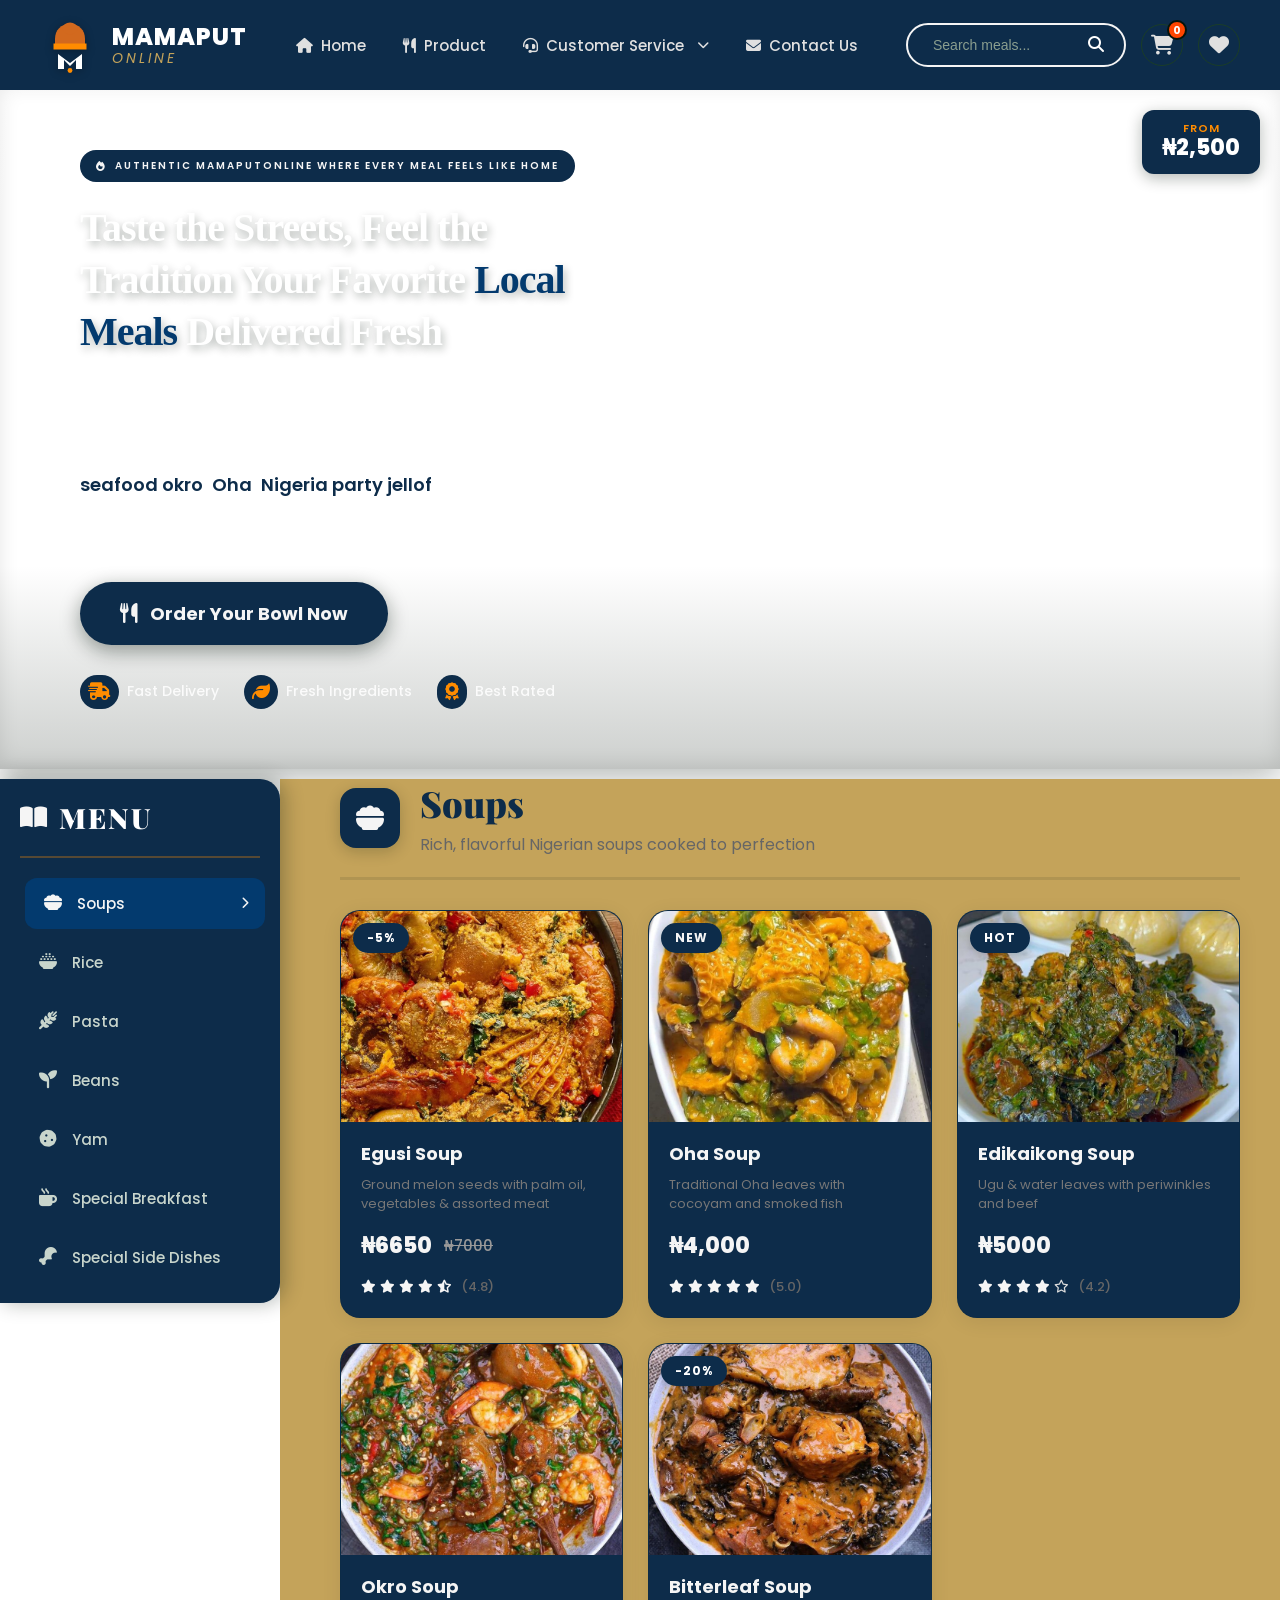
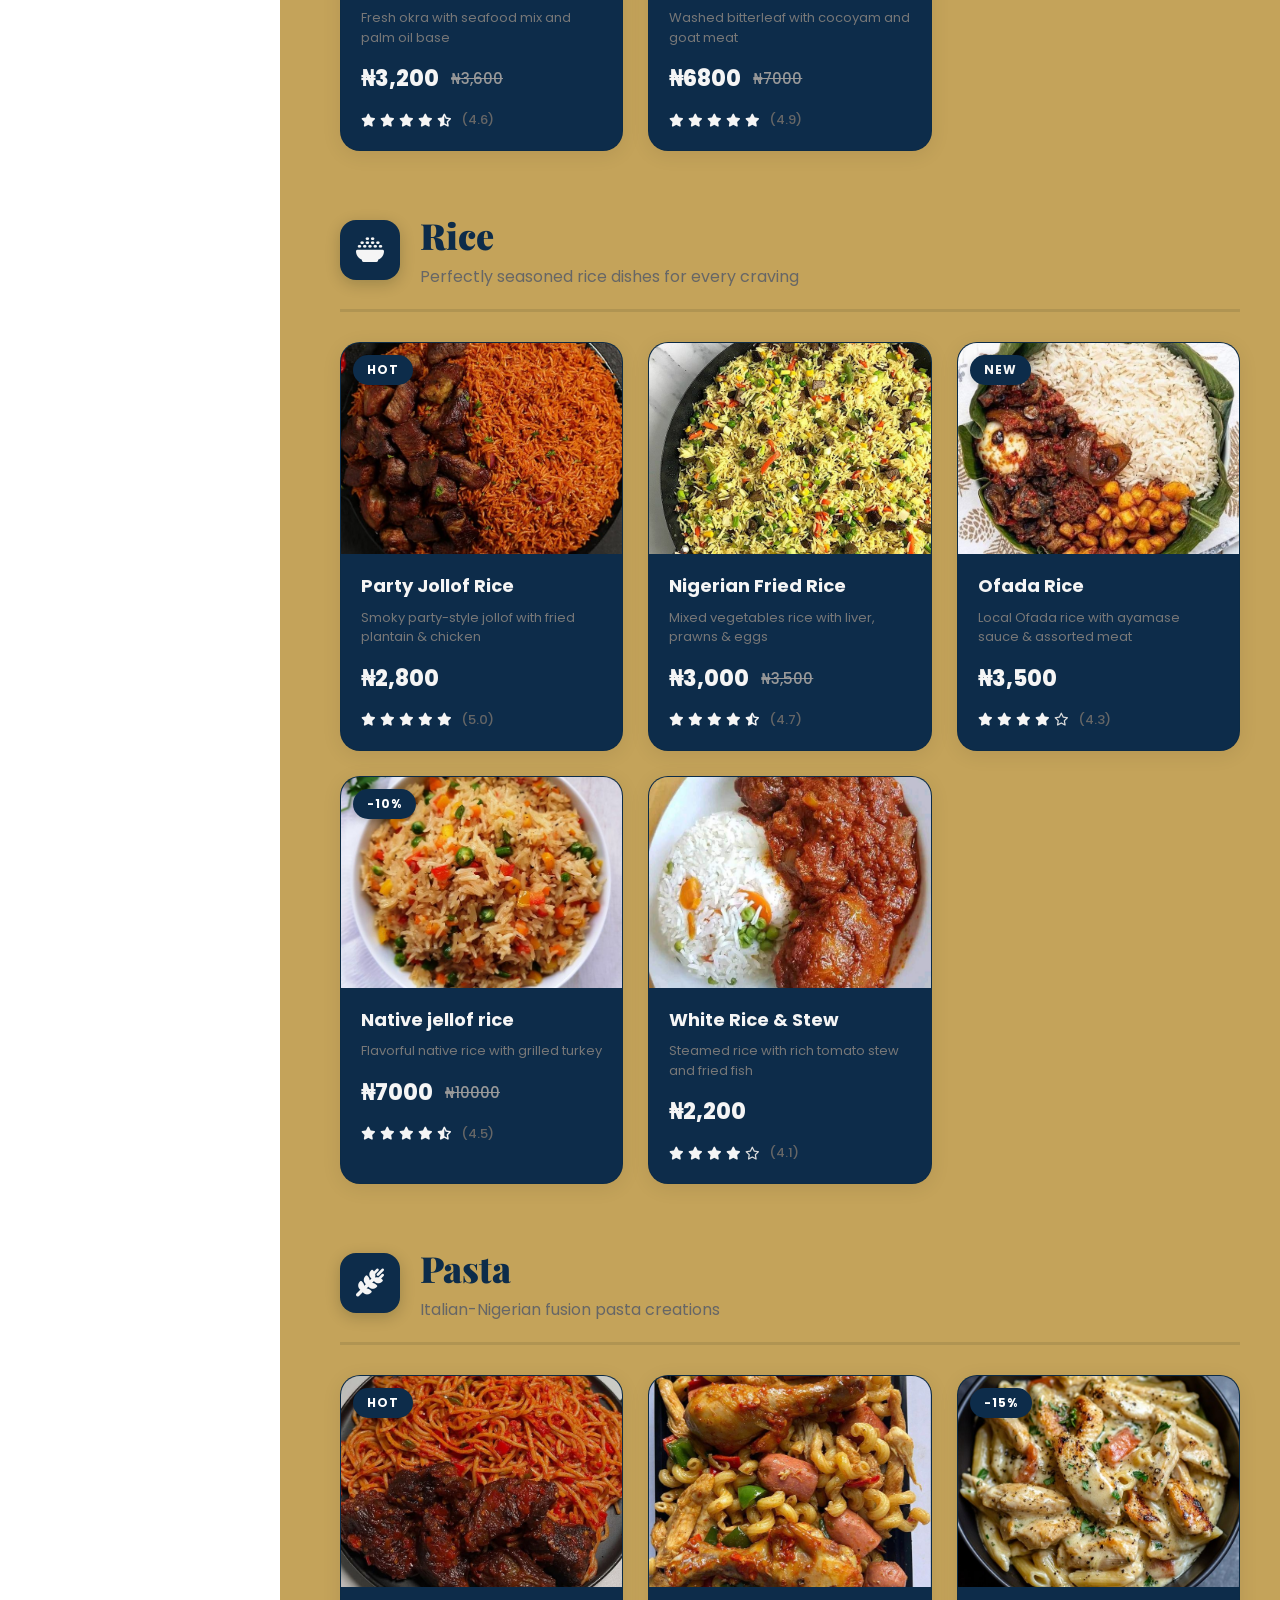
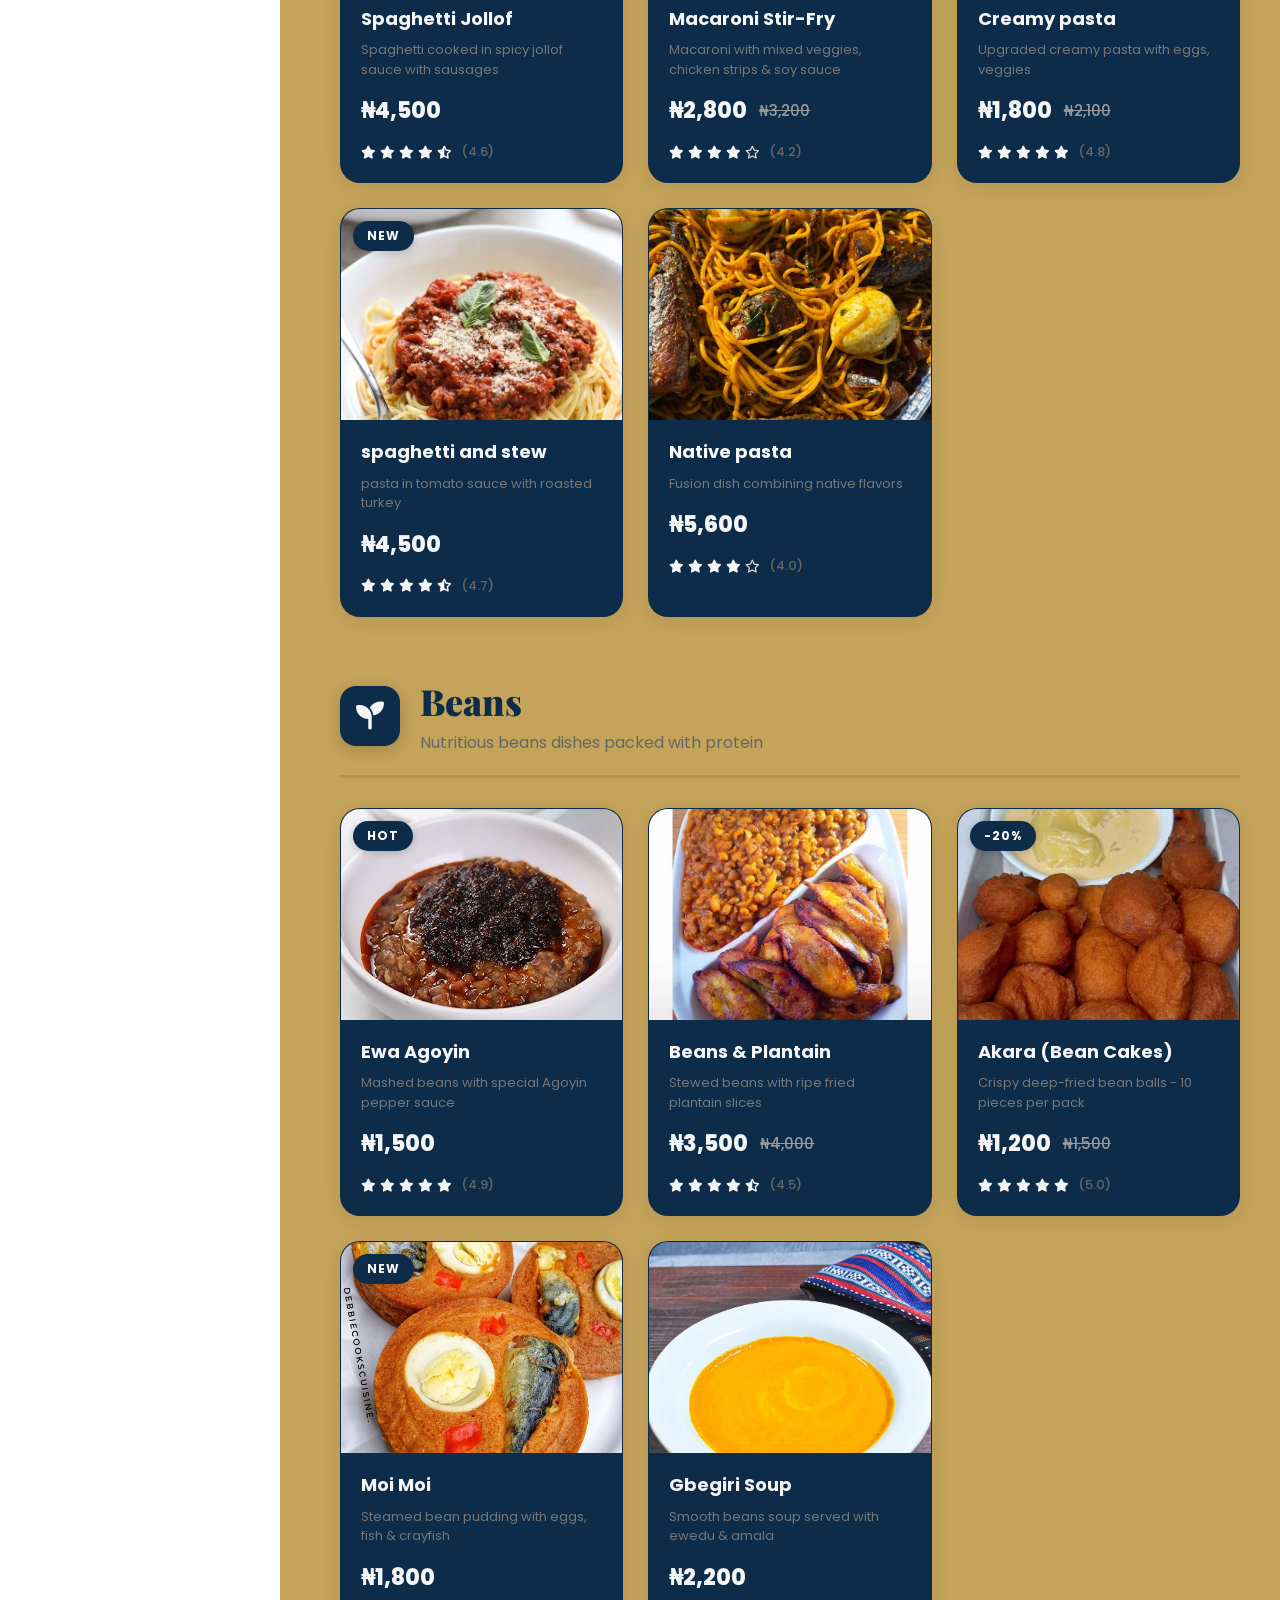
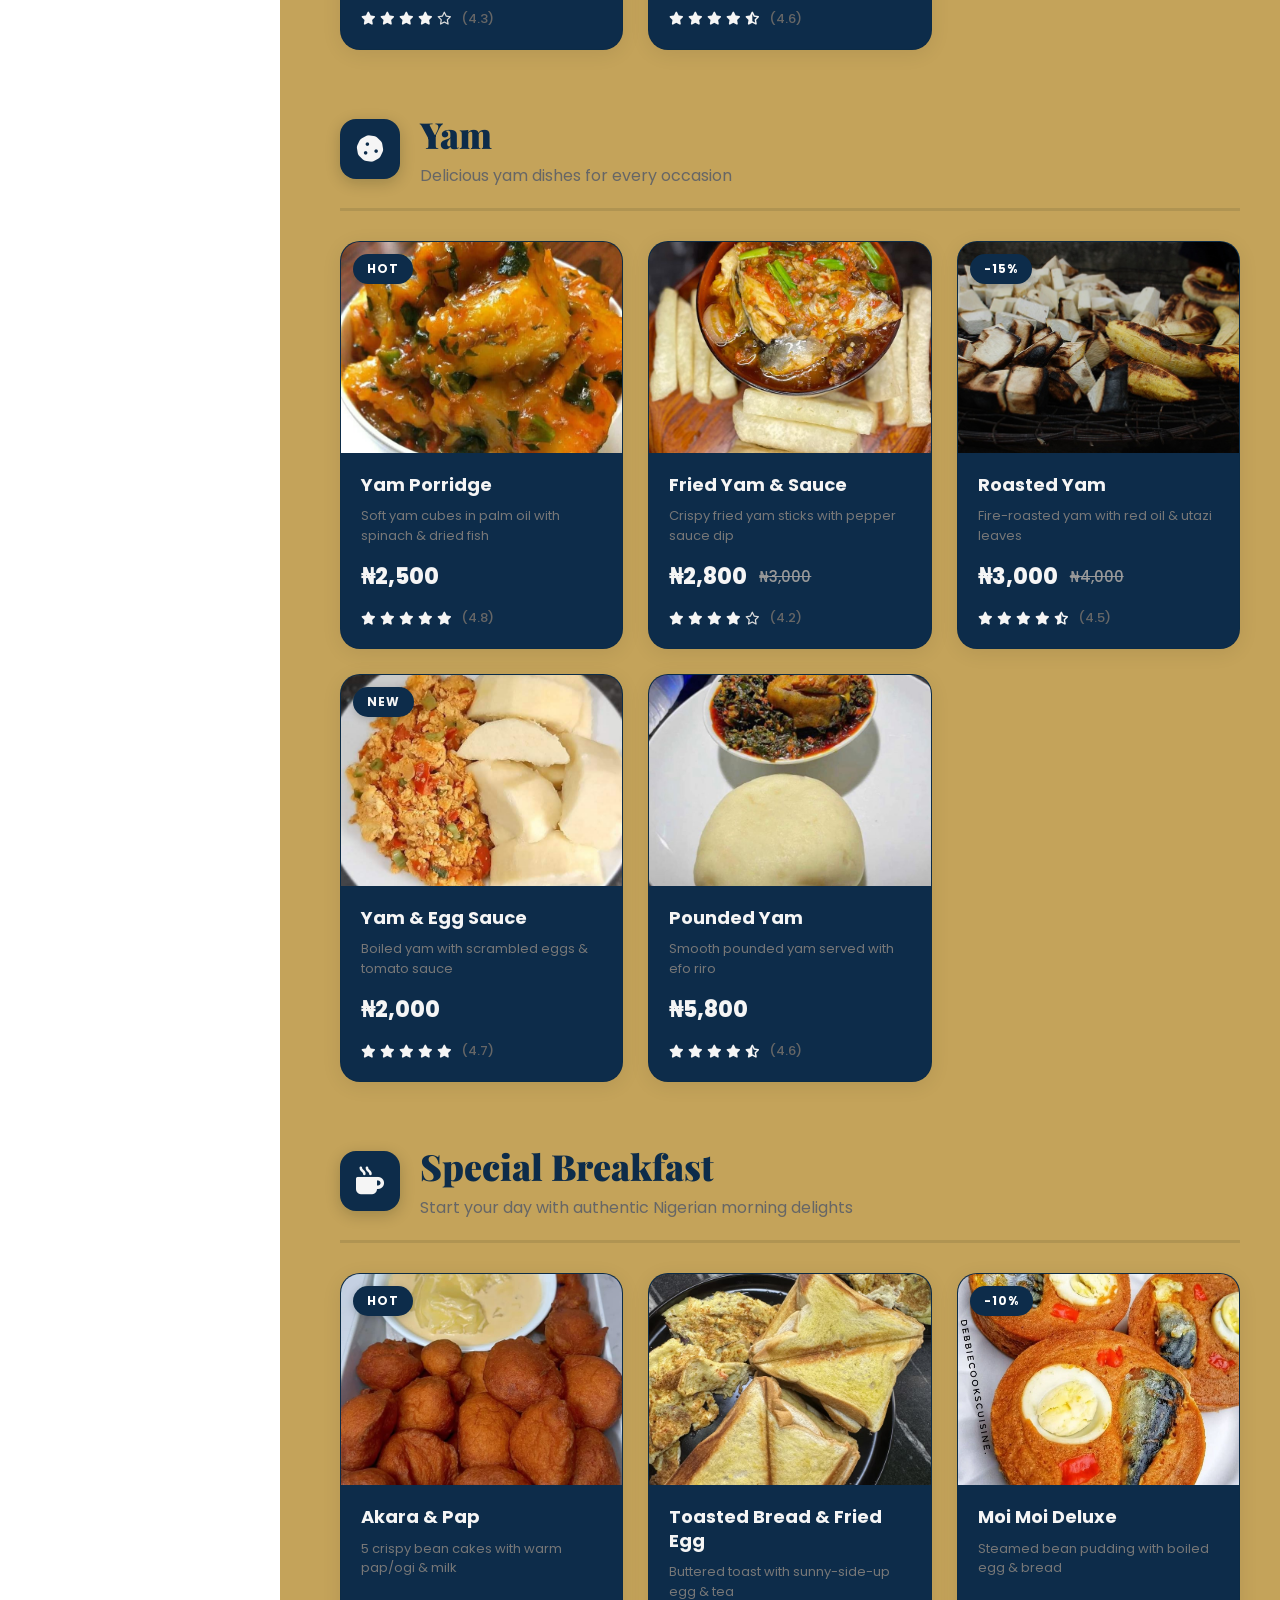
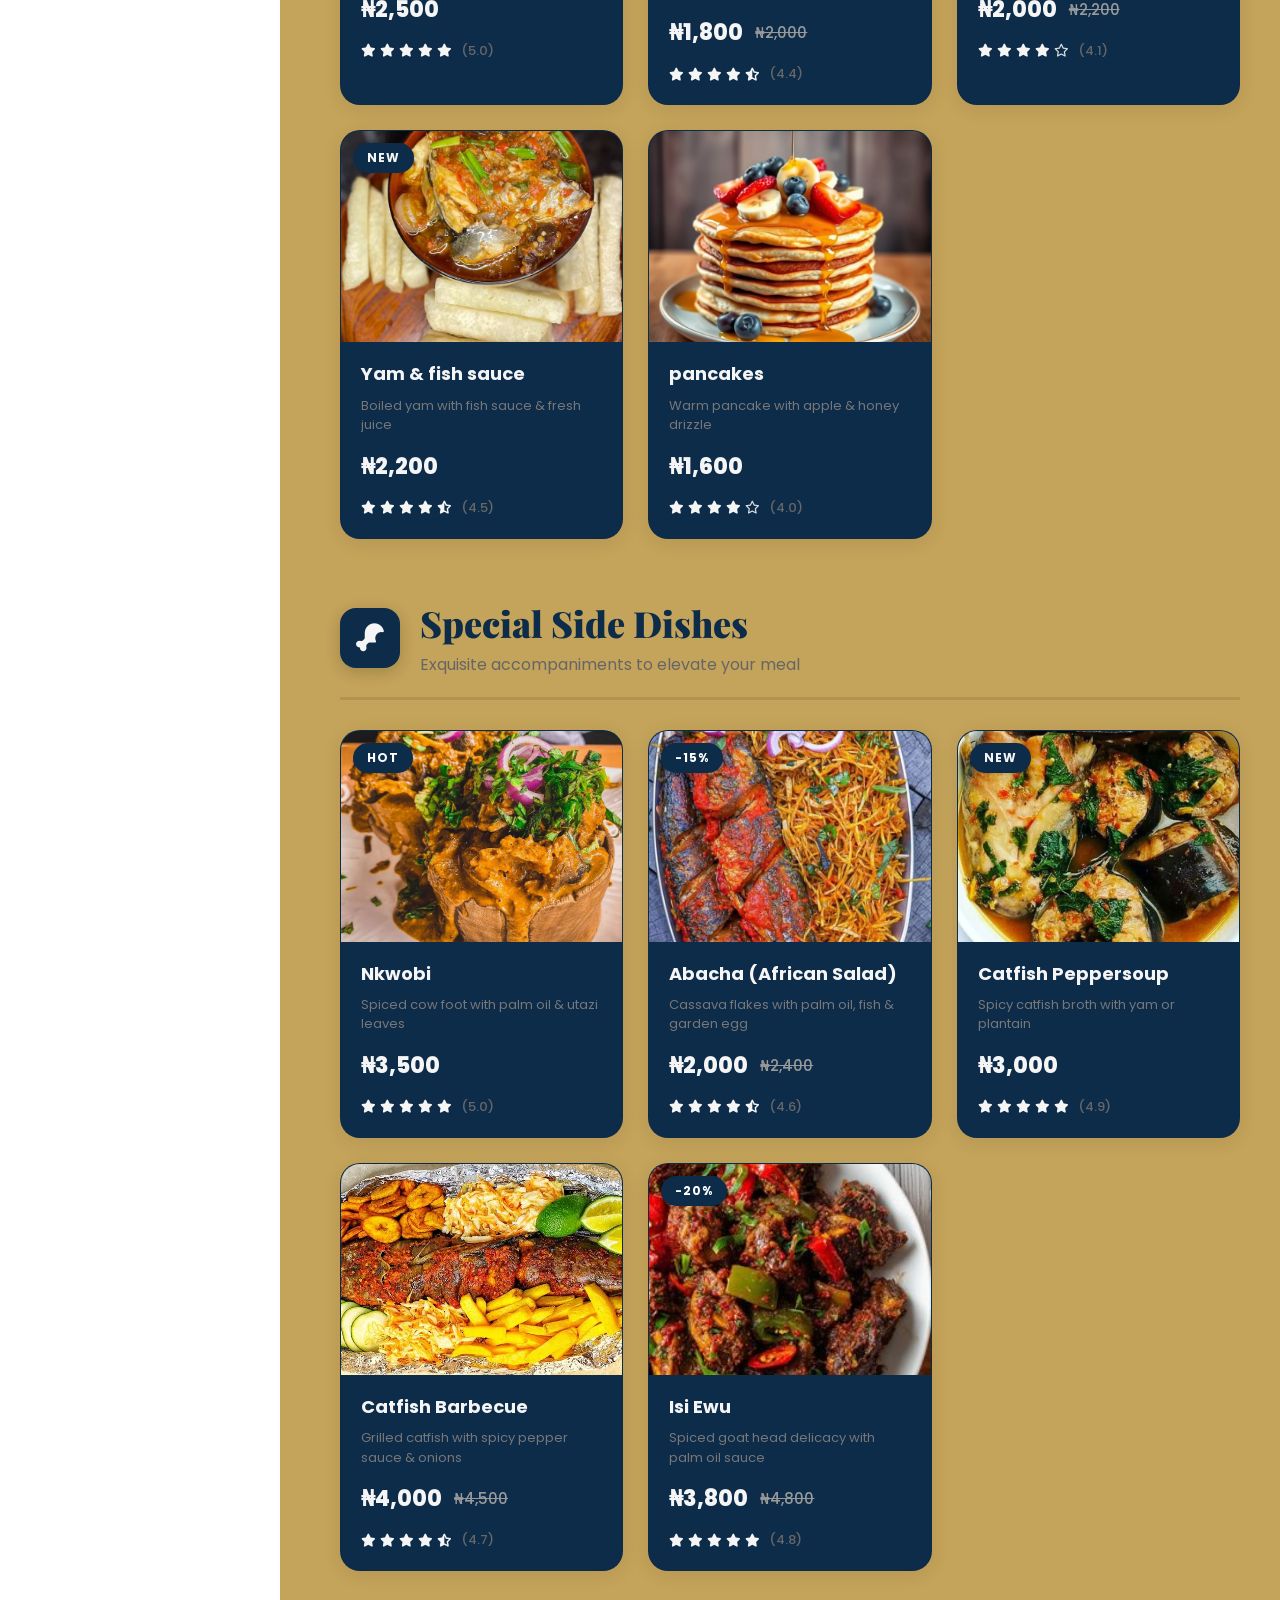
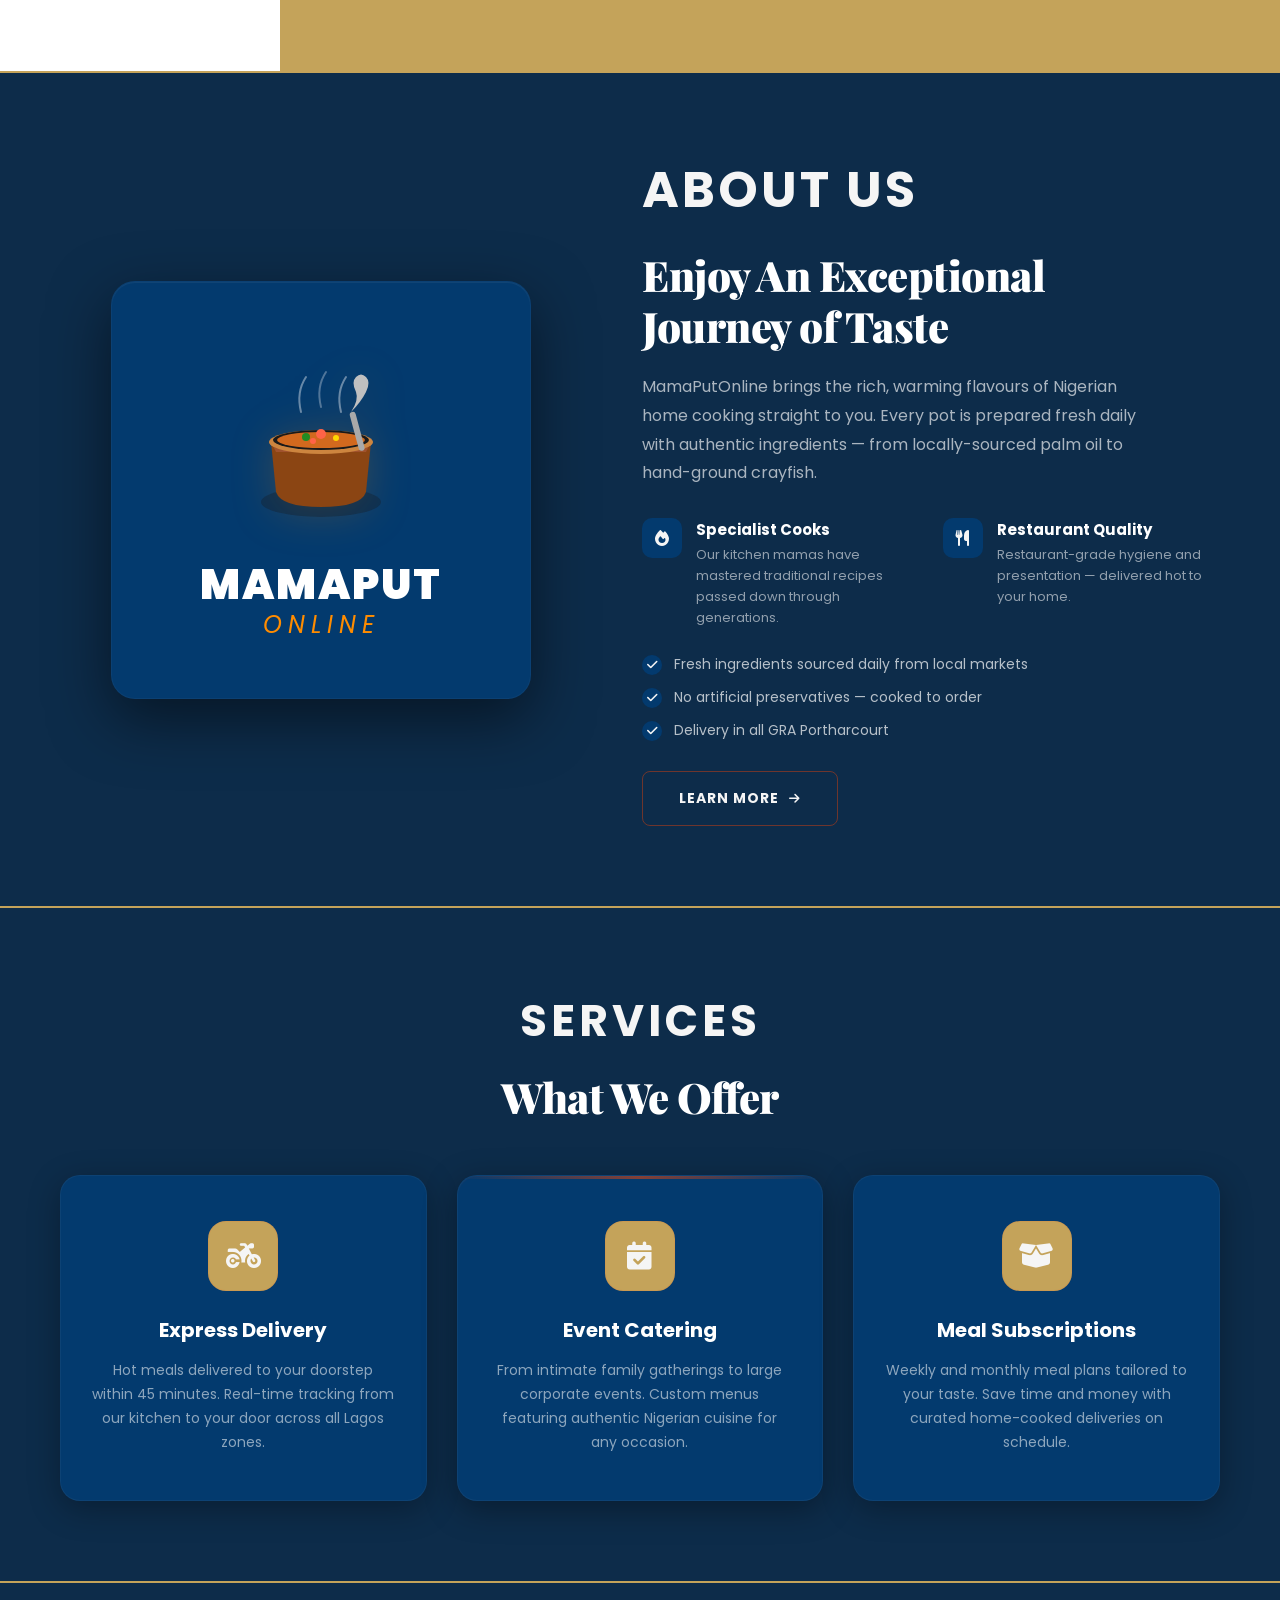
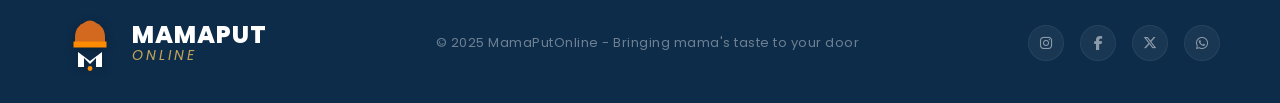
==== commit 69c9385a: "section styling" ====
--- a/index.html
+++ b/index.html
@@ -9,7 +9,7 @@
     <!-- Google Fonts for bold typography -->
     <link href="https://fonts.googleapis.com/css2?family=Poppins:wght@400;500;600;700;800;900&family=Playfair+Display:wght@700;900&display=swap" rel="stylesheet">
     <!-- Link to external CSS file -->
-    <link rel="stylesheet" href="/css/index.css">
+    <link rel="stylesheet" href="./css/index.css">
 </head>
 
 <body>
@@ -148,16 +148,15 @@
 
             <!-- Right Partition: Nigerian Dish Image -->
             <div class="hero-image">
-                
+
                 <div class="image-container">
                     <!-- <img 
                         src="../images/seafood okra soup.jpg" 
                         alt="Steaming Nigerian Egusi Soup with assorted meat and palm oil - MamaPutOnline Signature Dish"
                         class="hero-img"
                     > -->
-
-
-                    <!-- Decorative steam effect overlay -->
+            
+                <!-- Decorative steam effect overlay -->
                     <div class="steam-overlay"></div>
                     
                     <!-- Floating price tag -->
@@ -271,7 +270,7 @@
                     <!-- Product Card 1 -->
                     <div class="product-card">
                         <div class="product-image">
-                            <img src="../images/egusi soup.jpg" alt="Egusi Soup">
+                            <img src="./images/egusi soup.jpg" alt="Egusi Soup">
                             <div class="product-badge discount">-5%</div>
                             <div class="product-actions">
                                 <button class="action-btn heart"><i class="fas fa-heart"></i></button>
@@ -299,7 +298,7 @@
                     <!-- Product Card 2 -->
                     <div class="product-card">
                         <div class="product-image">
-                            <img src="../images/OHA SOUP.jpg" alt="Oha Soup">
+                            <img src="./images/OHA SOUP.jpg" alt="Oha Soup">
                             <div class="product-badge new">NEW</div>
                             <div class="product-actions">
                                 <button class="action-btn heart"><i class="fas fa-heart"></i></button>
@@ -326,7 +325,7 @@
                     <!-- Product Card 3 -->
                     <div class="product-card">
                         <div class="product-image">
-                            <img src="../images/Authentic Nigerian Edikang Ikong Soup Recipe _ Hearty & Flavorful Nigerian Soup.jpg" alt="Edikaikong Soup">
+                            <img src="./images/Authentic Nigerian Edikang Ikong Soup Recipe _ Hearty & Flavorful Nigerian Soup.jpg" alt="Edikaikong Soup">
                             <div class="product-badge hot">HOT</div>
                             <div class="product-actions">
                                 <button class="action-btn heart"><i class="fas fa-heart"></i></button>
@@ -353,7 +352,7 @@
                     <!-- Product Card 4 -->
                     <div class="product-card">
                         <div class="product-image">
-                            <img src="../images/okro.jpg">
+                            <img src="./images/okro.jpg">
                             <div class="product-actions">
                                 <button class="action-btn heart"><i class="fas fa-heart"></i></button>
                                 <button class="action-btn cart"><i class="fas fa-shopping-cart"></i></button>
@@ -380,7 +379,7 @@
                     <!-- Product Card 5 -->
                     <div class="product-card">
                         <div class="product-image">
-                            <img src="../images/bitterleaf soup.jpg" alt="Bitterleaf Soup">
+                            <img src="./images/bitterleaf soup.jpg" alt="Bitterleaf Soup">
                             <div class="product-badge discount">-20%</div>
                             <div class="product-actions">
                                 <button class="action-btn heart"><i class="fas fa-heart"></i></button>
@@ -425,7 +424,7 @@
                     <!-- Product Card 1 -->
                     <div class="product-card">
                         <div class="product-image">
-                            <img src="../images/Jollof.jpg" alt="Jollof Rice">
+                            <img src="./images/Jollof.jpg" alt="Jollof Rice">
                             <div class="product-badge hot">HOT</div>
                             <div class="product-actions">
                                 <button class="action-btn heart"><i class="fas fa-heart"></i></button>
@@ -452,7 +451,7 @@
                     <!-- Product Card 2 -->
                     <div class="product-card">
                         <div class="product-image">
-                            <img src="../images/fried rice.jpg" alt="Fried Rice">
+                            <img src="./images/fried rice.jpg" alt="Fried Rice">
                             <div class="product-actions">
                                 <button class="action-btn heart"><i class="fas fa-heart"></i></button>
                                 <button class="action-btn cart"><i class="fas fa-shopping-cart"></i></button>
@@ -479,7 +478,7 @@
                     <!-- Product Card 3 -->
                     <div class="product-card">
                         <div class="product-image">
-                            <img src="../images/ofada rice.jpg" alt="Ofada Rice">
+                            <img src="./images/ofada rice.jpg" alt="Ofada Rice">
                             <div class="product-badge new">NEW</div>
                             <div class="product-actions">
                                 <button class="action-btn heart"><i class="fas fa-heart"></i></button>
@@ -506,7 +505,7 @@
                     <!-- Product Card 4 -->
                     <div class="product-card">
                         <div class="product-image">
-                            <img src="../images/coconut rice.jpg" alt="Coconut Rice">
+                            <img src="./images/coconut rice.jpg" alt="Coconut Rice">
                             <div class="product-badge discount">-10%</div>
                             <div class="product-actions">
                                 <button class="action-btn heart"><i class="fas fa-heart"></i></button>
@@ -534,7 +533,7 @@
                     <!-- Product Card 5 -->
                     <div class="product-card">
                         <div class="product-image">
-                            <img src="../images/rice stew.jpg" alt="White Rice & Stew">
+                            <img src="./images/rice stew.jpg" alt="White Rice & Stew">
                             <div class="product-actions">
                                 <button class="action-btn heart"><i class="fas fa-heart"></i></button>
                                 <button class="action-btn cart"><i class="fas fa-shopping-cart"></i></button>
@@ -577,7 +576,7 @@
                     <!-- Product Card 1 -->
                     <div class="product-card">
                         <div class="product-image">
-                            <img src="../images/Delicious Jollof Spaghetti.jpg" alt="Spaghetti Jollof">
+                            <img src="./images/Delicious Jollof Spaghetti.jpg" alt="Spaghetti Jollof">
                             <div class="product-badge hot">HOT</div>
                             <div class="product-actions">
                                 <button class="action-btn heart"><i class="fas fa-heart"></i></button>
@@ -604,7 +603,7 @@
                     <!-- Product Card 2 -->
                     <div class="product-card">
                         <div class="product-image">
-                            <img src="../images/Macaroni.jpg" alt="Macaroni Stir-Fry">
+                            <img src="./images/Macaroni.jpg" alt="Macaroni Stir-Fry">
                             <div class="product-actions">
                                 <button class="action-btn heart"><i class="fas fa-heart"></i></button>
                                 <button class="action-btn cart"><i class="fas fa-shopping-cart"></i></button>
@@ -631,7 +630,7 @@
                     <!-- Product Card 3 -->
                     <div class="product-card">
                         <div class="product-image">
-                            <img src="../images/creamy pasta.jpg">
+                            <img src="./images/creamy pasta.jpg">
                             <div class="product-badge discount">-15%</div>
                             <div class="product-actions">
                                 <button class="action-btn heart"><i class="fas fa-heart"></i></button>
@@ -659,7 +658,7 @@
                     <!-- Product Card 4 -->
                     <div class="product-card">
                         <div class="product-image">
-                            <img src="../images/spaghetti and stew.jpg" alt="Pasta & Turkey">
+                            <img src="./images/spaghetti and stew.jpg" alt="Pasta & Turkey">
                             <div class="product-badge new">NEW</div>
                             <div class="product-actions">
                                 <button class="action-btn heart"><i class="fas fa-heart"></i></button>
@@ -686,7 +685,7 @@
                     <!-- Product Card 5 -->
                     <div class="product-card">
                         <div class="product-image">
-                            <img src="../images/native pasta.jpg" alt="Yam Porridge Pasta">
+                            <img src="./images/native pasta.jpg" alt="Yam Porridge Pasta">
                             <div class="product-actions">
                                 <button class="action-btn heart"><i class="fas fa-heart"></i></button>
                                 <button class="action-btn cart"><i class="fas fa-shopping-cart"></i></button>
@@ -729,7 +728,7 @@
                     <!-- Product Card 1 -->
                     <div class="product-card">
                         <div class="product-image">
-                            <img src="../images/ewagoin.jpg" alt="Ewa Agoyin">
+                            <img src="./images/ewagoin.jpg" alt="Ewa Agoyin">
                             <div class="product-badge hot">HOT</div>
                             <div class="product-actions">
                                 <button class="action-btn heart"><i class="fas fa-heart"></i></button>
@@ -756,7 +755,7 @@
                     <!-- Product Card 2 -->
                     <div class="product-card">
                         <div class="product-image">
-                            <img src="../images/beans and plaintain.jpg" alt="Beans & Plantain">
+                            <img src="./images/beans and plaintain.jpg" alt="Beans & Plantain">
                             <div class="product-actions">
                                 <button class="action-btn heart"><i class="fas fa-heart"></i></button>
                                 <button class="action-btn cart"><i class="fas fa-shopping-cart"></i></button>
@@ -783,7 +782,7 @@
                     <!-- Product Card 3 -->
                     <div class="product-card">
                         <div class="product-image">
-                            <img src="../images/akara.jpg" alt="Akara">
+                            <img src="./images/akara.jpg" alt="Akara">
                             <div class="product-badge discount">-20%</div>
                             <div class="product-actions">
                                 <button class="action-btn heart"><i class="fas fa-heart"></i></button>
@@ -811,7 +810,7 @@
                     <!-- Product Card 4 -->
                     <div class="product-card">
                         <div class="product-image">
-                            <img src="../images/moi-moi .jpeg" alt="Moi Moi">
+                            <img src="./images/moi-moi .jpeg" alt="Moi Moi">
                             <div class="product-badge new">NEW</div>
                             <div class="product-actions">
                                 <button class="action-btn heart"><i class="fas fa-heart"></i></button>
@@ -838,7 +837,7 @@
                     <!-- Product Card 5 -->
                     <div class="product-card">
                         <div class="product-image">
-                            <img src="../images/gbegiri.jpg" alt="Gbegiri Soup">
+                            <img src="./images/gbegiri.jpg" alt="Gbegiri Soup">
                             <div class="product-actions">
                                 <button class="action-btn heart"><i class="fas fa-heart"></i></button>
                                 <button class="action-btn cart"><i class="fas fa-shopping-cart"></i></button>
@@ -881,7 +880,7 @@
                     <!-- Product Card 1 -->
                     <div class="product-card">
                         <div class="product-image">
-                            <img src="../images/Delicious Yam Porridge.jpg" alt="Yam Porridge">
+                            <img src="./images/Delicious Yam Porridge.jpg" alt="Yam Porridge">
                             <div class="product-badge hot">HOT</div>
                             <div class="product-actions">
                                 <button class="action-btn heart"><i class="fas fa-heart"></i></button>
@@ -908,7 +907,7 @@
                     <!-- Product Card 2 -->
                     <div class="product-card">
                         <div class="product-image">
-                            <img src="../images/fried yam and fish sauce.jpg" alt="Fried Yam & Sauce">
+                            <img src="./images/fried yam and fish sauce.jpg" alt="Fried Yam & Sauce">
                             <div class="product-actions">
                                 <button class="action-btn heart"><i class="fas fa-heart"></i></button>
                                 <button class="action-btn cart"><i class="fas fa-shopping-cart"></i></button>
@@ -935,7 +934,7 @@
                     <!-- Product Card 3 -->
                     <div class="product-card">
                         <div class="product-image">
-                            <img src="../images/roasted yam.jpg" alt="Roasted Yam">
+                            <img src="./images/roasted yam.jpg" alt="Roasted Yam">
                             <div class="product-badge discount">-15%</div>
                             <div class="product-actions">
                                 <button class="action-btn heart"><i class="fas fa-heart"></i></button>
@@ -963,7 +962,7 @@
                     <!-- Product Card 4 -->
                     <div class="product-card">
                         <div class="product-image">
-                            <img src="../images/boiled yam and egg sauce.jpeg" alt="Yam & Egg">
+                            <img src="./images/boiled yam and egg sauce.jpeg" alt="Yam & Egg">
                             <div class="product-badge new">NEW</div>
                             <div class="product-actions">
                                 <button class="action-btn heart"><i class="fas fa-heart"></i></button>
@@ -990,7 +989,7 @@
                     <!-- Product Card 5 -->
                     <div class="product-card">
                         <div class="product-image">
-                            <img src="../images/poundo and vegetable soup.jpg" alt="Pounded Yam">
+                            <img src="./images/poundo and vegetable soup.jpg" alt="Pounded Yam">
                             <div class="product-actions">
                                 <button class="action-btn heart"><i class="fas fa-heart"></i></button>
                                 <button class="action-btn cart"><i class="fas fa-shopping-cart"></i></button>
@@ -1033,7 +1032,7 @@
                     <!-- Product Card 1 -->
                     <div class="product-card">
                         <div class="product-image">
-                            <img src="../images/akara.jpg" alt="Akara and Pap">
+                            <img src="./images/akara.jpg" alt="Akara and Pap">
                             <div class="product-badge hot">HOT</div>
                             <div class="product-actions">
                                 <button class="action-btn heart"><i class="fas fa-heart"></i></button>
@@ -1060,7 +1059,7 @@
                     <!-- Product Card 2 -->
                     <div class="product-card">
                         <div class="product-image">
-                            <img src="../images/Toast bread.jpg" alt="Toasted Bread & Egg">
+                            <img src="./images/Toast bread.jpg" alt="Toasted Bread & Egg">
                             <div class="product-actions">
                                 <button class="action-btn heart"><i class="fas fa-heart"></i></button>
                                 <button class="action-btn cart"><i class="fas fa-shopping-cart"></i></button>
@@ -1087,7 +1086,7 @@
                     <!-- Product Card 3 -->
                     <div class="product-card">
                         <div class="product-image">
-                            <img src="../images/moi-moi .jpeg" alt="Moi Moi Breakfast">
+                            <img src="./images/moi-moi .jpeg" alt="Moi Moi Breakfast">
                             <div class="product-badge discount">-10%</div>
                             <div class="product-actions">
                                 <button class="action-btn heart"><i class="fas fa-heart"></i></button>
@@ -1115,7 +1114,7 @@
                     <!-- Product Card 4 -->
                     <div class="product-card">
                         <div class="product-image">
-                            <img src="../images/fried yam and fish sauce.jpg" alt="Yam & Egg Breakfast">
+                            <img src="./images/fried yam and fish sauce.jpg" alt="Yam & Egg Breakfast">
                             <div class="product-badge new">NEW</div>
                             <div class="product-actions">
                                 <button class="action-btn heart"><i class="fas fa-heart"></i></button>
@@ -1142,7 +1141,7 @@
                     <!-- Product Card 5 -->
                     <div class="product-card">
                         <div class="product-image">
-                            <img src="../images/pancakes aux fruits.jpg" alt="Oats & Fruits">
+                            <img src="./images/pancakes aux fruits.jpg" alt="Oats & Fruits">
                             <div class="product-actions">
                                 <button class="action-btn heart"><i class="fas fa-heart"></i></button>
                                 <button class="action-btn cart"><i class="fas fa-shopping-cart"></i></button>
@@ -1185,7 +1184,7 @@
                     <!-- Product Card 1 -->
                     <div class="product-card">
                         <div class="product-image">
-                            <img src="../images/nkwobi.jpg" alt="Nkwobi">
+                            <img src="./images/nkwobi.jpg" alt="Nkwobi">
                             <div class="product-badge hot">HOT</div>
                             <div class="product-actions">
                                 <button class="action-btn heart"><i class="fas fa-heart"></i></button>
@@ -1212,7 +1211,7 @@
                     <!-- Product Card 2 -->
                     <div class="product-card">
                         <div class="product-image">
-                            <img src="../images/Abacha.jpg" alt="Abacha">
+                            <img src="./images/Abacha.jpg" alt="Abacha">
                             <div class="product-badge discount">-15%</div>
                             <div class="product-actions">
                                 <button class="action-btn heart"><i class="fas fa-heart"></i></button>
@@ -1240,7 +1239,7 @@
                     <!-- Product Card 3 -->
                     <div class="product-card">
                         <div class="product-image">
-                            <img src="../images/cat fish barbque.jpg" alt="Catfish Peppersoup">
+                            <img src="./images/cat fish barbque.jpg" alt="Catfish Peppersoup">
                             <div class="product-badge new">NEW</div>
                             <div class="product-actions">
                                 <button class="action-btn heart"><i class="fas fa-heart"></i></button>
@@ -1267,7 +1266,7 @@
                     <!-- Product Card 4 -->
                     <div class="product-card">
                         <div class="product-image">
-                            <img src="../images/catfish barbaque.jpg" alt="Catfish Barbecue">
+                            <img src="./images/catfish barbaque.jpg" alt="Catfish Barbecue">
                             <div class="product-actions">
                                 <button class="action-btn heart"><i class="fas fa-heart"></i></button>
                                 <button class="action-btn cart"><i class="fas fa-shopping-cart"></i></button>
@@ -1294,7 +1293,7 @@
                     <!-- Product Card 5 -->
                     <div class="product-card">
                         <div class="product-image">
-                            <img src="../images/peppered goat meat.jpg" alt="Isi Ewu">
+                            <img src="./images/peppered goat meat.jpg" alt="Isi Ewu">
                             <div class="product-badge discount">-20%</div>
                             <div class="product-actions">
                                 <button class="action-btn heart"><i class="fas fa-heart"></i></button>
--- a/css/index.css
+++ b/css/index.css
@@ -12,7 +12,7 @@
 body {
     font-family: 'Poppins', 'Segoe UI', Tahoma, Geneva, Verdana, sans-serif;
      overflow-x: hidden;
-    background-color: #c4935ae5 ;
+    /* background-color: #c4935ae5 ; */
     
 }
 
